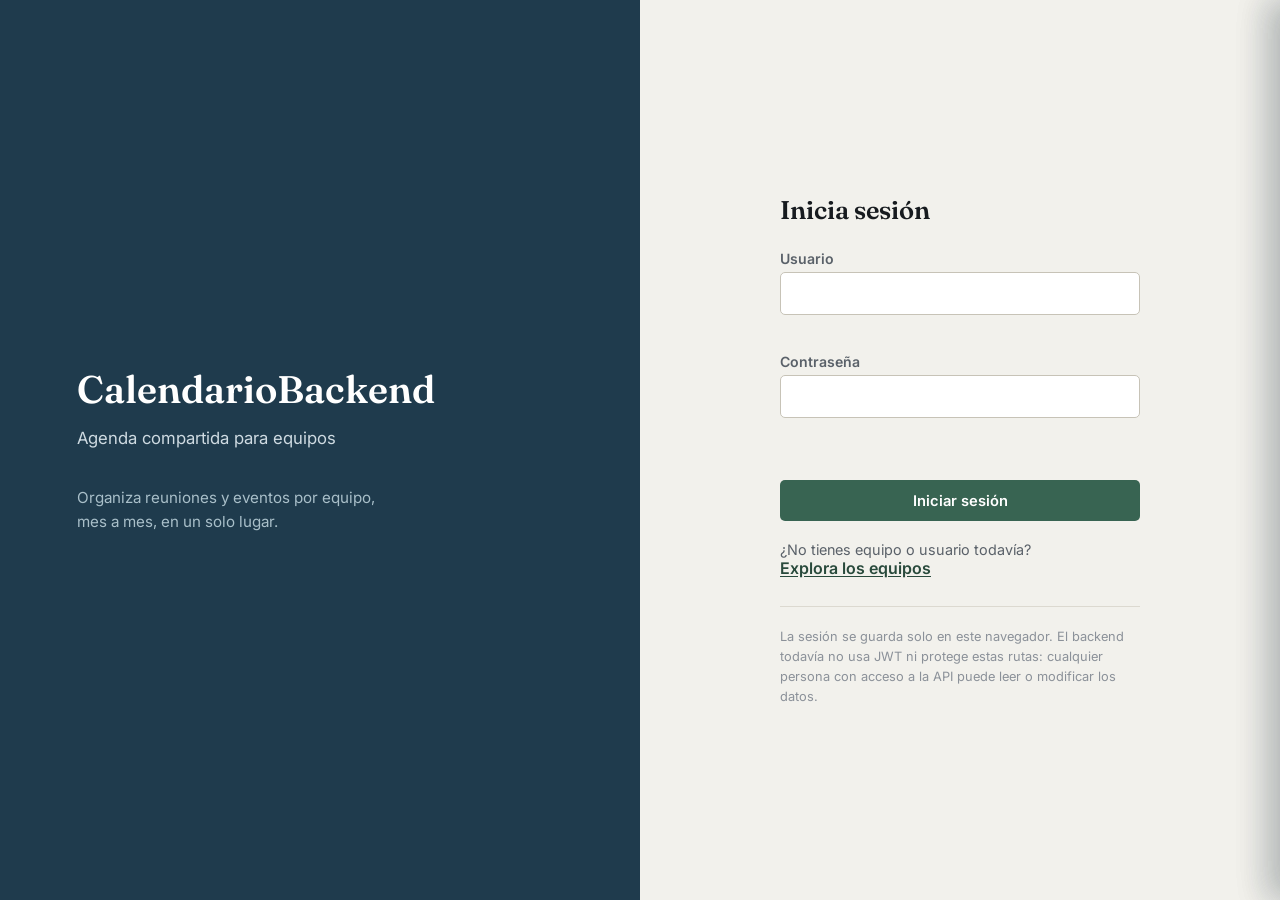
==== CalendarioFrontend/index.html @ e355502b "Creación de docker e implementación de API asp.net" ====
<!DOCTYPE html>
<html lang="es">
<head>
<meta charset="UTF-8">
<meta name="viewport" content="width=device-width, initial-scale=1.0">
<title>CalendarioBackend · Agenda de equipo</title>
<link rel="preconnect" href="https://fonts.googleapis.com">
<link rel="preconnect" href="https://fonts.gstatic.com" crossorigin>
<link href="https://fonts.googleapis.com/css2?family=Fraunces:opsz,wght@9..144,400;9..144,500;9..144,600;9..144,700&family=Inter:wght@400;500;600;700&display=swap" rel="stylesheet">
<link rel="stylesheet" href="styles.css">
</head>
<body>
<a class="skip-link" href="#main">Saltar al contenido</a>
<div id="toasts" class="toasts" aria-live="polite" aria-atomic="false"></div>

<!-- ============================== LOGIN ============================== -->
<section id="screen-login" class="screen screen-login">
  <div class="login-hero">
    <p class="wordmark">CalendarioBackend</p>
    <p class="tagline">Agenda compartida para equipos</p>
    <p class="hero-note">Organiza reuniones y eventos por equipo, mes a mes, en un solo lugar.</p>
  </div>
  <div class="login-panel">
    <div class="login-panel-inner">
      <h1>Inicia sesión</h1>
      <form id="form-login" class="stack-form" novalidate>
        <div class="field">
          <label for="login-usuario">Usuario</label>
          <input id="login-usuario" name="usuario" type="text" autocomplete="username" required>
          <p class="field-error" id="login-usuario-error" role="alert"></p>
        </div>
        <div class="field">
          <label for="login-password">Contraseña</label>
          <input id="login-password" name="contraseña" type="password" autocomplete="current-password" required>
          <p class="field-error" id="login-password-error" role="alert"></p>
        </div>
        <p class="form-error" id="login-form-error" role="alert"></p>
        <button type="submit" class="btn btn-primary btn-block" id="login-submit">Iniciar sesión</button>
      </form>
      <p class="login-alt">¿No tienes equipo o usuario todavía?
        <button type="button" class="link-btn" id="go-to-teams">Explora los equipos</button>
      </p>
      <p class="disclosure">La sesión se guarda solo en este navegador. El backend todavía no usa JWT ni protege
        estas rutas: cualquier persona con acceso a la API puede leer o modificar los datos.</p>
    </div>
  </div>
</section>

<!-- ========================= APP (equipos / calendario) ========================= -->
<div id="screen-app" class="screen screen-app" hidden>
  <header class="topbar">
    <div class="topbar-brand">
      <span class="topbar-brand-mark">CalendarioBackend</span>
    </div>
    <nav class="topbar-actions" id="topbar-actions" aria-label="Acciones de cuenta"></nav>
  </header>

  <main id="main">
    <!-- ---------------- VISTA: EQUIPOS ---------------- -->
    <section id="view-teams" class="view">
      <div class="view-header">
        <h1>Equipos</h1>
        <p class="view-subtitle">Elige un equipo para ver su calendario, o crea uno nuevo.</p>
      </div>

      <form id="form-crear-equipo" class="inline-form" novalidate>
        <div class="field field-grow">
          <label for="nuevo-equipo-nombre">Nombre del nuevo equipo</label>
          <input id="nuevo-equipo-nombre" type="text" required minlength="2" placeholder="p. ej. Equipo de Marketing">
          <p class="field-error" id="nuevo-equipo-nombre-error" role="alert"></p>
        </div>
        <button type="submit" class="btn btn-primary" id="crear-equipo-submit">Crear equipo</button>
      </form>

      <div id="teams-status" class="status-block" hidden></div>
      <ul id="teams-list" class="ledger-list" aria-label="Equipos disponibles"></ul>
    </section>

    <!-- ---------------- VISTA: CALENDARIO ---------------- -->
    <section id="view-calendar" class="view" hidden>
      <div class="calendar-toolbar">
        <div class="month-nav">
          <button type="button" class="icon-btn" id="prev-month" aria-label="Mes anterior">‹</button>
          <h1 id="month-label" class="month-label" aria-live="polite"></h1>
          <button type="button" class="icon-btn" id="next-month" aria-label="Mes siguiente">›</button>
        </div>
        <button type="button" class="btn btn-primary" id="open-new-event">+ Nuevo evento</button>
      </div>

      <div id="calendar-status" class="status-block" hidden></div>

      <div class="calendar-layout">
        <div class="calendar-grid-wrap">
          <div class="weekday-row">
            <span>Lun</span><span>Mar</span><span>Mié</span><span>Jue</span><span>Vie</span><span>Sáb</span><span>Dom</span>
          </div>
          <div id="calendar-grid" class="calendar-grid" role="grid" aria-label="Días del mes"></div>
        </div>

        <aside id="day-panel" class="day-panel" aria-live="polite">
          <h2 id="day-panel-title">Selecciona un día</h2>
          <div id="day-panel-status" class="status-block" hidden></div>
          <ul id="day-events-list" class="events-list"></ul>
          <button type="button" class="btn btn-secondary" id="open-new-event-day" hidden>+ Agregar evento este día</button>
        </aside>
      </div>
    </section>
  </main>
</div>

<!-- ========================= DRAWER: nuevo evento ========================= -->
<div class="drawer-backdrop" id="event-drawer-backdrop" hidden></div>
<aside class="drawer" id="event-drawer" role="dialog" aria-modal="true" aria-labelledby="event-drawer-title" hidden>
  <div class="drawer-header">
    <h2 id="event-drawer-title">Nuevo evento</h2>
    <button type="button" class="icon-btn" id="close-event-drawer" aria-label="Cerrar">×</button>
  </div>
  <form id="form-evento" class="drawer-form" novalidate>
    <div class="field">
      <label for="evento-fecha">Fecha</label>
      <input id="evento-fecha" type="date" required>
      <p class="field-error" id="evento-fecha-error" role="alert"></p>
    </div>
    <div class="field">
      <label for="evento-nombre">Nombre del evento</label>
      <input id="evento-nombre" type="text" required maxlength="120">
      <p class="field-error" id="evento-nombre-error" role="alert"></p>
    </div>
    <div class="field-row">
      <div class="field">
        <label for="evento-hora">Hora</label>
        <input id="evento-hora" type="time" required>
        <p class="field-error" id="evento-hora-error" role="alert"></p>
      </div>
      <div class="field">
        <label for="evento-lugar">Lugar</label>
        <input id="evento-lugar" type="text" required maxlength="120">
        <p class="field-error" id="evento-lugar-error" role="alert"></p>
      </div>
    </div>
    <div class="field">
      <label for="evento-descripcion">Descripción <span class="optional">(opcional)</span></label>
      <textarea id="evento-descripcion" rows="3" maxlength="500"></textarea>
    </div>
    <div class="field">
      <label for="evento-organizador">Organizador <span class="optional">(opcional)</span></label>
      <select id="evento-organizador">
        <option value="">Sin asignar</option>
      </select>
    </div>
    <p class="form-error" id="evento-form-error" role="alert"></p>
    <div class="drawer-actions">
      <button type="button" class="btn btn-ghost" id="cancel-event">Cancelar</button>
      <button type="submit" class="btn btn-primary" id="submit-event">Guardar evento</button>
    </div>
  </form>
</aside>

<!-- ========================= DRAWER: colaboradores ========================= -->
<div class="drawer-backdrop" id="collab-drawer-backdrop" hidden></div>
<aside class="drawer" id="collab-drawer" role="dialog" aria-modal="true" aria-labelledby="collab-drawer-title" hidden>
  <div class="drawer-header">
    <h2 id="collab-drawer-title">Colaboradores</h2>
    <button type="button" class="icon-btn" id="close-collab-drawer" aria-label="Cerrar">×</button>
  </div>
  <div class="drawer-body">
    <div id="collab-status" class="status-block" hidden></div>
    <ul id="collab-list" class="ledger-list ledger-list-compact" aria-label="Colaboradores del equipo"></ul>

    <form id="form-colaborador" class="drawer-form" novalidate>
      <h3>Agregar colaborador</h3>
      <div class="field">
        <label for="collab-usuario">Usuario</label>
        <input id="collab-usuario" type="text" required autocomplete="off">
        <p class="field-error" id="collab-usuario-error" role="alert"></p>
      </div>
      <div class="field">
        <label for="collab-password">Contraseña</label>
        <input id="collab-password" type="password" required minlength="6" autocomplete="new-password">
        <p class="field-error" id="collab-password-error" role="alert"></p>
      </div>
      <p class="form-error" id="collab-form-error" role="alert"></p>
      <button type="submit" class="btn btn-primary">Agregar colaborador</button>
    </form>
  </div>
</aside>

<!-- ========================= DIÁLOGO DE CONFIRMACIÓN ========================= -->
<div class="drawer-backdrop" id="confirm-backdrop" hidden></div>
<div class="confirm-dialog" id="confirm-dialog" role="alertdialog" aria-modal="true"
     aria-labelledby="confirm-title" aria-describedby="confirm-message" hidden>
  <h2 id="confirm-title">¿Eliminar evento?</h2>
  <p id="confirm-message"></p>
  <div class="confirm-actions">
    <button type="button" class="btn btn-ghost" id="confirm-cancel">Cancelar</button>
    <button type="button" class="btn btn-danger" id="confirm-accept">Eliminar</button>
  </div>
</div>

<script type="module" src="app.js"></script>
</body>
</html>
---- CalendarioFrontend/styles.css ----
/* =========================================================================
   CalendarioBackend — hoja de estilos
   Concepto: planner de equipo. Fondo papel neutro, azul tinta como color
   estructural, un único acento verde bosque para acciones primarias.
   Listas tipo "libro mayor" (líneas finas) en vez de tarjetas con sombra.
   ========================================================================= */

:root {
  /* Color */
  --color-paper: #f2f1ec;
  --color-surface: #ffffff;
  --color-ink: #171b1f;
  --color-ink-soft: #5a6169;
  --color-ink-faint: #8b9199;
  --color-line: #dcd9d0;
  --color-line-strong: #c7c3b7;

  --color-navy: #1f3b4d;
  --color-navy-deep: #142834;
  --color-navy-tint: #e5ebee;

  --color-forest: #386452;
  --color-forest-deep: #294a3c;
  --color-forest-tint: #e2ede8;

  --color-brick: #a04328;
  --color-brick-deep: #7e3520;
  --color-brick-tint: #f5e6e0;

  --color-ochre-tint: #f3e6c3;

  /* Type */
  --font-display: 'Fraunces', Georgia, serif;
  --font-ui: 'Inter', -apple-system, BlinkMacSystemFont, 'Segoe UI', sans-serif;

  /* Layout */
  --radius-sm: 5px;
  --radius-md: 8px;
  --shadow-drawer: -12px 0 32px rgba(20, 40, 52, 0.16);
  --shadow-dialog: 0 16px 40px rgba(20, 40, 52, 0.22);
  --max-content: 1180px;

  --focus-ring: 0 0 0 3px rgba(56, 100, 82, 0.35);
}

* { box-sizing: border-box; }

html { -webkit-text-size-adjust: 100%; }

body {
  margin: 0;
  font-family: var(--font-ui);
  color: var(--color-ink);
  background: var(--color-paper);
  -webkit-font-smoothing: antialiased;
}

h1, h2, h3 {
  font-family: var(--font-display);
  font-weight: 600;
  margin: 0;
  color: var(--color-ink);
}

p { margin: 0; }

button, input, select, textarea {
  font-family: inherit;
  font-size: 1rem;
  color: inherit;
}

@media (prefers-reduced-motion: reduce) {
  * { animation-duration: 0.01ms !important; transition-duration: 0.01ms !important; }
}

.skip-link {
  position: absolute;
  left: -999px;
  top: 0;
  background: var(--color-navy);
  color: #fff;
  padding: 0.75rem 1.25rem;
  z-index: 200;
  border-radius: 0 0 var(--radius-sm) 0;
}
.skip-link:focus { left: 0; }

:focus-visible {
  outline: none;
  box-shadow: var(--focus-ring);
  border-radius: var(--radius-sm);
}

/* ---------------------------------------------------------------------- */
/* Toasts                                                                  */
/* ---------------------------------------------------------------------- */

.toasts {
  position: fixed;
  top: 1rem;
  right: 1rem;
  z-index: 500;
  display: flex;
  flex-direction: column;
  gap: 0.5rem;
  max-width: min(360px, calc(100vw - 2rem));
}

.toast {
  background: var(--color-navy-deep);
  color: #fff;
  padding: 0.85rem 1rem;
  border-radius: var(--radius-sm);
  font-size: 0.9rem;
  line-height: 1.4;
  opacity: 0;
  transform: translateY(-6px);
  transition: opacity 0.2s ease, transform 0.2s ease;
  box-shadow: 0 8px 24px rgba(20, 40, 52, 0.25);
}
.toast.is-visible { opacity: 1; transform: translateY(0); }
.toast-error { background: var(--color-brick-deep); }
.toast-success { background: var(--color-forest-deep); }

/* ---------------------------------------------------------------------- */
/* Botones                                                                 */
/* ---------------------------------------------------------------------- */

.btn {
  display: inline-flex;
  align-items: center;
  justify-content: center;
  gap: 0.4rem;
  border: 1px solid transparent;
  border-radius: var(--radius-sm);
  padding: 0.65rem 1.1rem;
  font-size: 0.92rem;
  font-weight: 600;
  cursor: pointer;
  transition: background-color 0.15s ease, border-color 0.15s ease, color 0.15s ease, transform 0.05s ease;
  white-space: nowrap;
}
.btn:active { transform: translateY(1px); }
.btn:disabled { cursor: not-allowed; opacity: 0.6; transform: none; }
.btn-block { width: 100%; }

.btn-primary { background: var(--color-forest); color: #fff; }
.btn-primary:hover:not(:disabled) { background: var(--color-forest-deep); }

.btn-secondary { background: var(--color-navy-tint); color: var(--color-navy-deep); }
.btn-secondary:hover:not(:disabled) { background: #d6e0e5; }

.btn-ghost { background: transparent; color: var(--color-ink-soft); border-color: var(--color-line-strong); }
.btn-ghost:hover:not(:disabled) { background: var(--color-paper); color: var(--color-ink); }

.btn-danger { background: var(--color-brick); color: #fff; }
.btn-danger:hover:not(:disabled) { background: var(--color-brick-deep); }

.icon-btn {
  background: transparent;
  border: 1px solid var(--color-line-strong);
  border-radius: var(--radius-sm);
  width: 2.25rem;
  height: 2.25rem;
  font-size: 1.2rem;
  line-height: 1;
  display: inline-flex;
  align-items: center;
  justify-content: center;
  cursor: pointer;
  color: var(--color-ink);
}
.icon-btn:hover { background: var(--color-navy-tint); }

.link-btn {
  background: none;
  border: none;
  padding: 0;
  color: var(--color-forest-deep);
  font-weight: 600;
  cursor: pointer;
  text-decoration: underline;
  text-underline-offset: 2px;
}
.link-btn:hover { color: var(--color-forest); }

/* ---------------------------------------------------------------------- */
/* Formularios                                                             */
/* ---------------------------------------------------------------------- */

.field { display: flex; flex-direction: column; gap: 0.35rem; margin-bottom: 1.1rem; }
.field-grow { flex: 1; }
.field-row { display: flex; gap: 1rem; }
.field-row .field { flex: 1; }
.optional { font-weight: 400; color: var(--color-ink-faint); }

label { font-size: 0.88rem; font-weight: 600; color: var(--color-ink-soft); }

input[type="text"],
input[type="password"],
input[type="date"],
input[type="time"],
select,
textarea {
  border: 1px solid var(--color-line-strong);
  border-radius: var(--radius-sm);
  padding: 0.65rem 0.75rem;
  background: var(--color-surface);
  color: var(--color-ink);
}

input:focus-visible, select:focus-visible, textarea:focus-visible {
  border-color: var(--color-forest);
}

input[aria-invalid="true"], textarea[aria-invalid="true"] {
  border-color: var(--color-brick);
}

textarea { resize: vertical; min-height: 4.5rem; }

.field-error {
  min-height: 1.1em;
  font-size: 0.82rem;
  color: var(--color-brick);
}

.form-error {
  min-height: 1.2em;
  font-size: 0.88rem;
  color: var(--color-brick);
  margin-bottom: 0.5rem;
}

.inline-form {
  display: flex;
  align-items: flex-start;
  gap: 1rem;
  background: var(--color-surface);
  border: 1px solid var(--color-line);
  border-radius: var(--radius-md);
  padding: 1.25rem;
  margin-bottom: 1.75rem;
}

/* ---------------------------------------------------------------------- */
/* Estados: carga / error / vacío                                         */
/* ---------------------------------------------------------------------- */

.status-block {
  border-radius: var(--radius-sm);
  padding: 0.85rem 1rem;
  font-size: 0.9rem;
  margin-bottom: 1.25rem;
  border: 1px solid var(--color-line);
  background: var(--color-surface);
  color: var(--color-ink-soft);
}
.status-block.is-loading { color: var(--color-ink-soft); }
.status-block.is-error { border-color: var(--color-brick); background: var(--color-brick-tint); color: var(--color-brick-deep); }
.status-block.is-empty { border-style: dashed; }

/* ---------------------------------------------------------------------- */
/* Login                                                                   */
/* ---------------------------------------------------------------------- */

.screen-login {
  min-height: 100vh;
  display: grid;
  grid-template-columns: 1fr 1fr;
}

.login-hero {
  background: var(--color-navy);
  color: #fff;
  display: flex;
  flex-direction: column;
  justify-content: center;
  padding: 3rem clamp(1.5rem, 6vw, 5rem);
  gap: 0.9rem;
}
.login-hero .wordmark {
  font-family: var(--font-display);
  font-size: clamp(1.8rem, 3vw, 2.4rem);
  font-weight: 600;
}
.login-hero .tagline {
  font-size: 1.05rem;
  color: #cfdbe2;
}
.login-hero .hero-note {
  margin-top: 1.5rem;
  max-width: 32ch;
  color: #a9bfc9;
  line-height: 1.6;
  font-size: 0.95rem;
}

.login-panel {
  display: flex;
  align-items: center;
  justify-content: center;
  padding: 2rem clamp(1.5rem, 6vw, 4rem);
}
.login-panel-inner { width: 100%; max-width: 360px; }
.login-panel-inner h1 { font-size: 1.6rem; margin-bottom: 1.5rem; }

.stack-form { margin-bottom: 0; }

.login-alt {
  margin-top: 1.25rem;
  font-size: 0.9rem;
  color: var(--color-ink-soft);
}

.disclosure {
  margin-top: 1.75rem;
  padding-top: 1.25rem;
  border-top: 1px solid var(--color-line);
  font-size: 0.8rem;
  line-height: 1.55;
  color: var(--color-ink-faint);
}

/* ---------------------------------------------------------------------- */
/* App shell                                                               */
/* ---------------------------------------------------------------------- */

.topbar {
  background: var(--color-navy);
  color: #fff;
  display: flex;
  align-items: center;
  justify-content: space-between;
  gap: 1rem;
  padding: 0.9rem clamp(1rem, 3vw, 2.5rem);
}

.topbar-brand-mark {
  font-family: var(--font-display);
  font-size: 1.2rem;
  font-weight: 600;
}

.topbar-actions {
  display: flex;
  align-items: center;
  gap: 0.6rem;
  flex-wrap: wrap;
}

.topbar-chip {
  display: inline-flex;
  align-items: center;
  gap: 0.4rem;
  background: rgba(255, 255, 255, 0.1);
  padding: 0.45rem 0.8rem;
  border-radius: var(--radius-sm);
  font-size: 0.85rem;
}

.topbar-actions .btn-ghost {
  color: #dbe6ea;
  border-color: rgba(255, 255, 255, 0.35);
}
.topbar-actions .btn-ghost:hover:not(:disabled) { background: rgba(255, 255, 255, 0.12); color: #fff; }

.topbar-actions .btn-secondary {
  background: rgba(255, 255, 255, 0.14);
  color: #fff;
}
.topbar-actions .btn-secondary:hover:not(:disabled) { background: rgba(255, 255, 255, 0.24); }

main#main {
  max-width: var(--max-content);
  margin: 0 auto;
  padding: clamp(1.25rem, 3vw, 2.5rem);
}

.view-header { margin-bottom: 1.5rem; }
.view-header h1 { font-size: 1.7rem; margin-bottom: 0.35rem; }
.view-subtitle { color: var(--color-ink-soft); }

/* ---------------------------------------------------------------------- */
/* Listas tipo "libro mayor"                                              */
/* ---------------------------------------------------------------------- */

.ledger-list {
  list-style: none;
  margin: 0;
  padding: 0;
  border-top: 1px solid var(--color-line);
}

.ledger-row {
  display: flex;
  align-items: center;
  justify-content: space-between;
  gap: 1rem;
  padding: 1rem 0.25rem;
  border-bottom: 1px solid var(--color-line);
  flex-wrap: wrap;
}

.ledger-row-main { display: flex; flex-direction: column; gap: 0.15rem; }
.ledger-row-title { font-weight: 600; font-size: 1.02rem; }
.ledger-row-meta { font-size: 0.85rem; color: var(--color-ink-soft); }
.ledger-row-actions { display: flex; gap: 0.5rem; flex-wrap: wrap; }

.ledger-list-compact .ledger-row { padding: 0.7rem 0.15rem; }

/* ---------------------------------------------------------------------- */
/* Calendario                                                              */
/* ---------------------------------------------------------------------- */

.calendar-toolbar {
  display: flex;
  align-items: center;
  justify-content: space-between;
  gap: 1rem;
  margin-bottom: 1.25rem;
  flex-wrap: wrap;
}

.month-nav { display: flex; align-items: center; gap: 0.9rem; }
.month-label {
  font-size: clamp(1.4rem, 2.4vw, 1.9rem);
  min-width: 12ch;
  text-align: center;
  text-transform: capitalize;
}

.calendar-layout {
  display: grid;
  grid-template-columns: minmax(0, 1fr) 340px;
  gap: 1.5rem;
  align-items: start;
}

.calendar-grid-wrap {
  background: var(--color-surface);
  border: 1px solid var(--color-line);
  border-radius: var(--radius-md);
  overflow: hidden;
}

.weekday-row {
  display: grid;
  grid-template-columns: repeat(7, 1fr);
  background: var(--color-navy-tint);
  color: var(--color-navy-deep);
  font-size: 0.78rem;
  font-weight: 700;
  letter-spacing: 0.02em;
}
.weekday-row span { padding: 0.65rem 0.5rem; text-align: center; }

.calendar-grid {
  display: grid;
  grid-template-columns: repeat(7, 1fr);
}

.day-cell {
  position: relative;
  min-height: 92px;
  border-right: 1px solid var(--color-line);
  border-bottom: 1px solid var(--color-line);
  background: var(--color-surface);
  padding: 0.5rem;
  text-align: left;
  cursor: pointer;
  display: flex;
  flex-direction: column;
  gap: 0.4rem;
  transition: background-color 0.12s ease;
}
.day-cell:nth-child(7n) { border-right: none; }
.day-cell:hover { background: var(--color-paper); }

.day-cell .day-number {
  font-family: var(--font-display);
  font-size: 1.05rem;
  font-weight: 600;
  width: 1.9rem;
  height: 1.9rem;
  display: inline-flex;
  align-items: center;
  justify-content: center;
  border-radius: 50%;
}

.day-cell.is-outside { background: var(--color-paper); color: var(--color-ink-faint); }
.day-cell.is-outside .day-number { color: var(--color-ink-faint); }

.day-cell.is-today .day-number {
  background: var(--color-forest);
  color: #fff;
}

.day-cell.is-selected {
  background: var(--color-navy-tint);
  box-shadow: inset 0 -3px 0 var(--color-navy);
}

.day-cell .event-dots {
  display: flex;
  align-items: center;
  gap: 0.3rem;
  font-size: 0.75rem;
  color: var(--color-forest-deep);
  font-weight: 600;
}
.day-cell .event-dots .dot {
  width: 6px; height: 6px; border-radius: 50%; background: var(--color-forest);
  display: inline-block;
}

.day-panel {
  background: var(--color-surface);
  border: 1px solid var(--color-line);
  border-radius: var(--radius-md);
  padding: 1.25rem;
  min-height: 200px;
}
.day-panel h2 { font-size: 1.15rem; margin-bottom: 0.9rem; text-transform: capitalize; }

.events-list { list-style: none; margin: 0 0 1rem; padding: 0; }
.event-row {
  display: flex;
  gap: 0.85rem;
  padding: 0.8rem 0;
  border-bottom: 1px solid var(--color-line);
  align-items: flex-start;
}
.event-row:last-child { border-bottom: none; }
.event-time {
  font-family: var(--font-display);
  font-weight: 600;
  color: var(--color-navy-deep);
  min-width: 4.4rem;
}
.event-body { flex: 1; display: flex; flex-direction: column; gap: 0.15rem; }
.event-name { font-weight: 600; }
.event-meta { font-size: 0.82rem; color: var(--color-ink-soft); }
.event-delete {
  background: none;
  border: none;
  color: var(--color-ink-faint);
  cursor: pointer;
  font-size: 1.1rem;
  padding: 0.2rem 0.4rem;
  border-radius: var(--radius-sm);
}
.event-delete:hover { color: var(--color-brick); background: var(--color-brick-tint); }

/* ---------------------------------------------------------------------- */
/* Drawers                                                                  */
/* ---------------------------------------------------------------------- */

.drawer-backdrop {
  position: fixed;
  inset: 0;
  background: rgba(20, 40, 52, 0.38);
  z-index: 90;
  opacity: 0;
  transition: opacity 0.2s ease;
}
.drawer-backdrop.is-visible { opacity: 1; }

.drawer {
  position: fixed;
  top: 0;
  right: 0;
  height: 100%;
  width: min(420px, 100vw);
  background: var(--color-surface);
  z-index: 100;
  box-shadow: var(--shadow-drawer);
  transform: translateX(100%);
  transition: transform 0.22s ease;
  display: flex;
  flex-direction: column;
  overflow-y: auto;
}
.drawer.is-open { transform: translateX(0); }

.drawer-header {
  display: flex;
  align-items: center;
  justify-content: space-between;
  padding: 1.25rem 1.5rem;
  border-bottom: 1px solid var(--color-line);
  position: sticky;
  top: 0;
  background: var(--color-surface);
}

.drawer-form { padding: 1.5rem; }
.drawer-body { padding: 0 1.5rem 1.5rem; }
.drawer-body .drawer-form { padding: 0; margin-top: 1.5rem; }
.drawer-body h3 { font-size: 1rem; margin-bottom: 1rem; }

.drawer-actions {
  display: flex;
  justify-content: flex-end;
  gap: 0.75rem;
  margin-top: 0.5rem;
}

/* ---------------------------------------------------------------------- */
/* Diálogo de confirmación                                                 */
/* ---------------------------------------------------------------------- */

.confirm-dialog {
  position: fixed;
  top: 50%;
  left: 50%;
  transform: translate(-50%, -50%);
  background: var(--color-surface);
  border-radius: var(--radius-md);
  box-shadow: var(--shadow-dialog);
  padding: 1.75rem;
  width: min(380px, calc(100vw - 2rem));
  z-index: 110;
}
.confirm-dialog h2 { font-size: 1.2rem; margin-bottom: 0.6rem; }
.confirm-dialog p { color: var(--color-ink-soft); line-height: 1.5; margin-bottom: 1.25rem; }
.confirm-actions { display: flex; justify-content: flex-end; gap: 0.75rem; }

/* ---------------------------------------------------------------------- */
/* Responsive                                                              */
/* ---------------------------------------------------------------------- */

@media (max-width: 860px) {
  .calendar-layout { grid-template-columns: 1fr; }
  .day-panel { min-height: 0; }
}

@media (max-width: 720px) {
  .screen-login { grid-template-columns: 1fr; }
  .login-hero { padding: 2.5rem 1.5rem; }
  .login-hero .hero-note { display: none; }

  .inline-form { flex-direction: column; }
  .inline-form .btn { width: 100%; }

  .day-cell { min-height: 64px; padding: 0.35rem; }
  .day-cell .day-number { font-size: 0.9rem; width: 1.6rem; height: 1.6rem; }
  .weekday-row span { font-size: 0.68rem; padding: 0.5rem 0.2rem; }

  .field-row { flex-direction: column; gap: 0; }

  .topbar { flex-direction: column; align-items: flex-start; gap: 0.6rem; }
  .topbar-actions { width: 100%; }
}

@media (max-width: 480px) {
  .drawer { width: 100vw; }
}
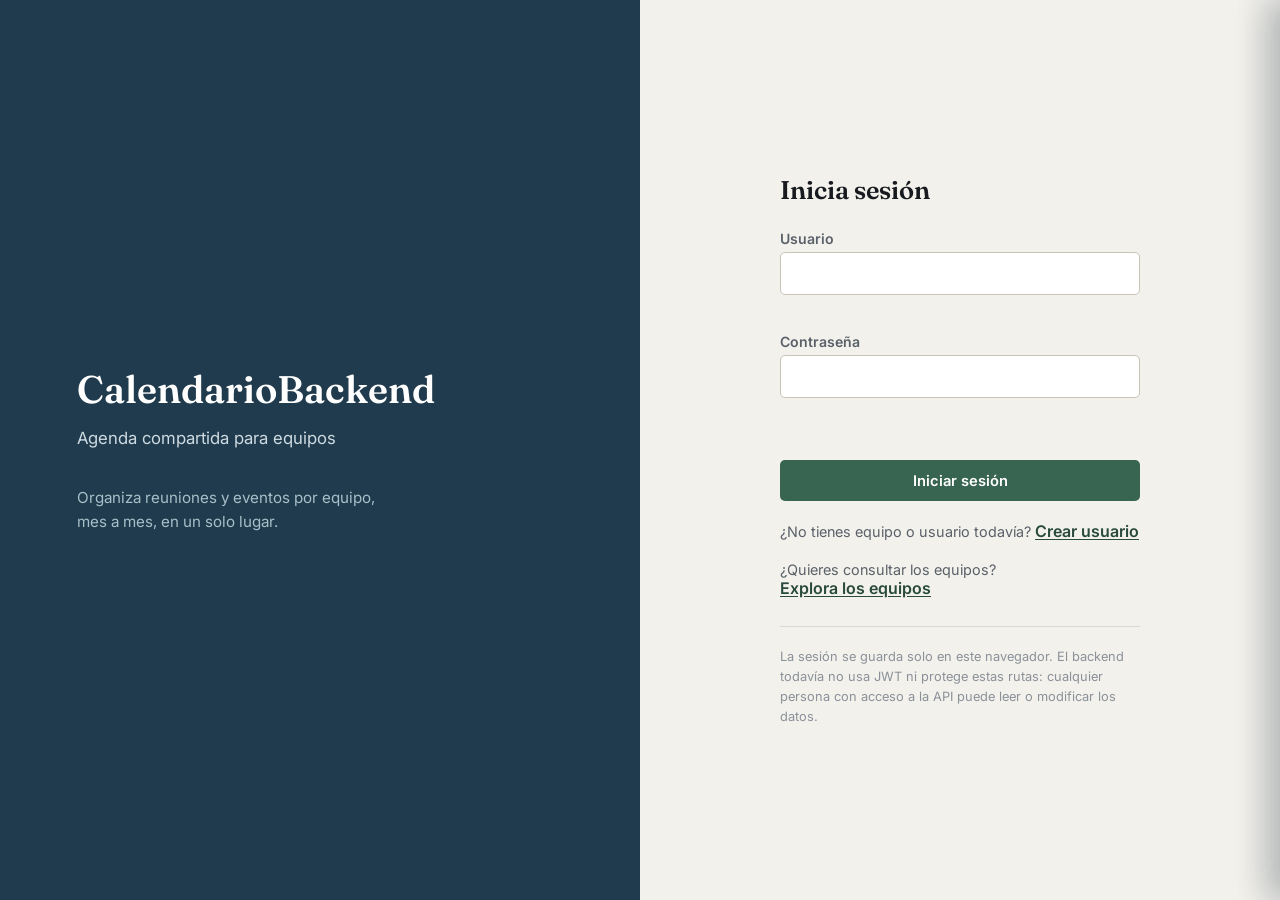
==== commit 3f37072f: "Base de datos agregada" ====
--- a/CalendarioFrontend/index.html
+++ b/CalendarioFrontend/index.html
@@ -22,24 +22,57 @@
   </div>
   <div class="login-panel">
     <div class="login-panel-inner">
-      <h1>Inicia sesión</h1>
-      <form id="form-login" class="stack-form" novalidate>
-        <div class="field">
-          <label for="login-usuario">Usuario</label>
-          <input id="login-usuario" name="usuario" type="text" autocomplete="username" required>
-          <p class="field-error" id="login-usuario-error" role="alert"></p>
-        </div>
-        <div class="field">
-          <label for="login-password">Contraseña</label>
-          <input id="login-password" name="contraseña" type="password" autocomplete="current-password" required>
-          <p class="field-error" id="login-password-error" role="alert"></p>
-        </div>
-        <p class="form-error" id="login-form-error" role="alert"></p>
-        <button type="submit" class="btn btn-primary btn-block" id="login-submit">Iniciar sesión</button>
-      </form>
-      <p class="login-alt">¿No tienes equipo o usuario todavía?
-        <button type="button" class="link-btn" id="go-to-teams">Explora los equipos</button>
-      </p>
+      <div id="login-view">
+        <h1>Inicia sesión</h1>
+        <form id="form-login" class="stack-form" novalidate>
+          <div class="field">
+            <label for="login-usuario">Usuario</label>
+            <input id="login-usuario" name="usuario" type="text" autocomplete="username" required>
+            <p class="field-error" id="login-usuario-error" role="alert"></p>
+          </div>
+          <div class="field">
+            <label for="login-password">Contraseña</label>
+            <input id="login-password" name="contraseña" type="password" autocomplete="current-password" required>
+            <p class="field-error" id="login-password-error" role="alert"></p>
+          </div>
+          <p class="form-error" id="login-form-error" role="alert"></p>
+          <button type="submit" class="btn btn-primary btn-block" id="login-submit">Iniciar sesión</button>
+        </form>
+        <p class="login-alt">¿No tienes equipo o usuario todavía?
+          <button type="button" class="link-btn" id="go-to-register">Crear usuario</button>
+        </p>
+        <p class="login-alt">¿Quieres consultar los equipos?
+          <button type="button" class="link-btn" id="go-to-teams">Explora los equipos</button>
+        </p>
+      </div>
+
+      <div id="register-view" hidden>
+        <h1>Crea tu usuario</h1>
+        <form id="form-register" class="stack-form" novalidate>
+          <div class="field">
+            <label for="register-equipo">Equipo</label>
+            <select id="register-equipo" required>
+              <option value="">Selecciona un equipo</option>
+            </select>
+            <p class="field-error" id="register-equipo-error" role="alert"></p>
+          </div>
+          <div class="field">
+            <label for="register-usuario">Usuario</label>
+            <input id="register-usuario" type="text" autocomplete="username" required>
+            <p class="field-error" id="register-usuario-error" role="alert"></p>
+          </div>
+          <div class="field">
+            <label for="register-password">Contraseña</label>
+            <input id="register-password" type="password" minlength="6" autocomplete="new-password" required>
+            <p class="field-error" id="register-password-error" role="alert"></p>
+          </div>
+          <p class="form-error" id="register-form-error" role="alert"></p>
+          <button type="submit" class="btn btn-primary btn-block" id="register-submit">Registrarme</button>
+        </form>
+        <p class="login-alt">
+          <button type="button" class="link-btn" id="back-to-login">Volver a iniciar sesión</button>
+        </p>
+      </div>
       <p class="disclosure">La sesión se guarda solo en este navegador. El backend todavía no usa JWT ni protege
         estas rutas: cualquier persona con acceso a la API puede leer o modificar los datos.</p>
     </div>
@@ -197,6 +230,6 @@
   </div>
 </div>
 
-<script type="module" src="app.js"></script>
+<script type="module" src="app.js?v=3"></script>
 </body>
 </html>
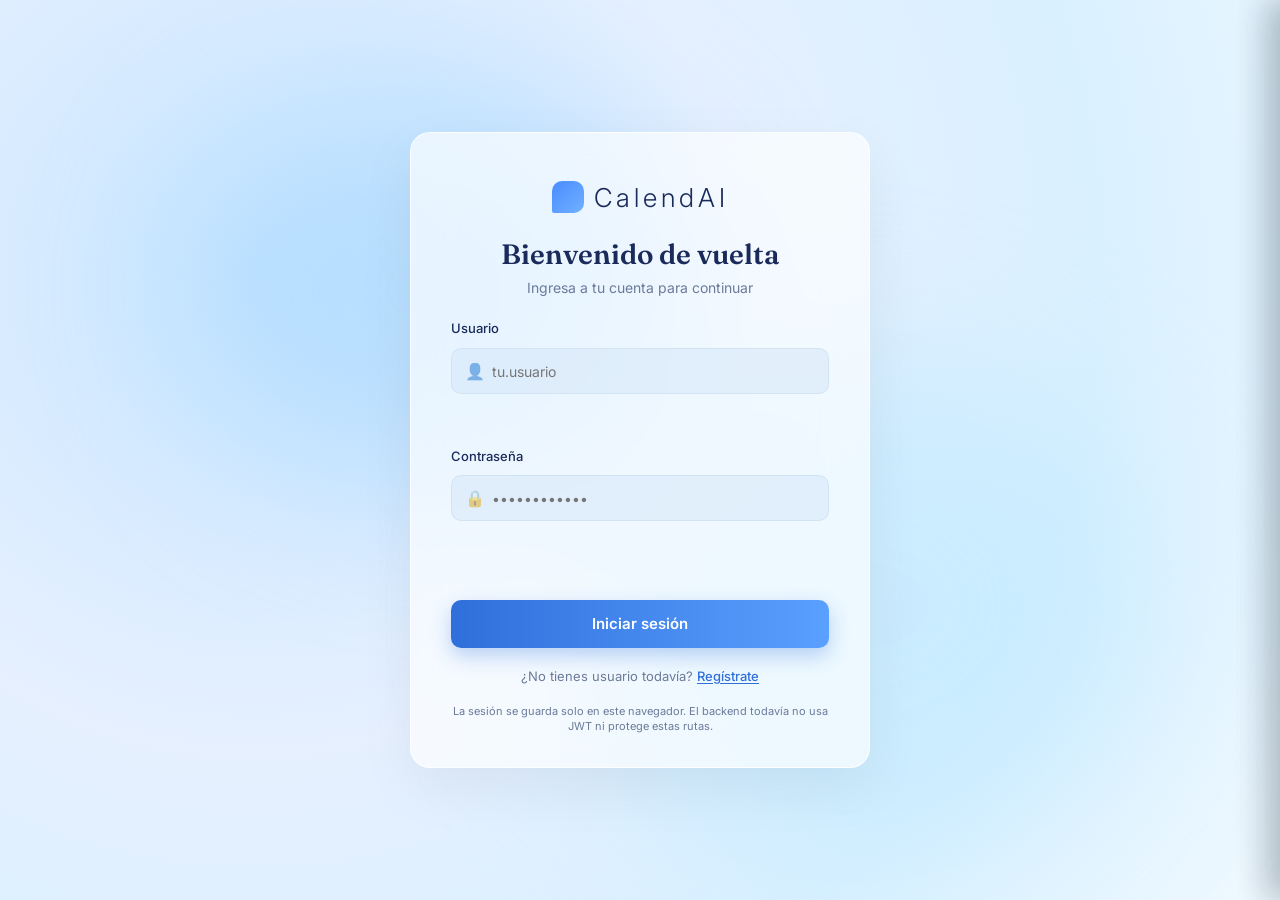
==== commit 5eecd7cd: "Inicios del Frontend-Login" ====
--- a/CalendarioFrontend/index.html
+++ b/CalendarioFrontend/index.html
@@ -15,67 +15,46 @@
 
 <!-- ============================== LOGIN ============================== -->
 <section id="screen-login" class="screen screen-login">
-  <div class="login-hero">
-    <p class="wordmark">CalendarioBackend</p>
-    <p class="tagline">Agenda compartida para equipos</p>
-    <p class="hero-note">Organiza reuniones y eventos por equipo, mes a mes, en un solo lugar.</p>
-  </div>
-  <div class="login-panel">
-    <div class="login-panel-inner">
-      <div id="login-view">
-        <h1>Inicia sesión</h1>
-        <form id="form-login" class="stack-form" novalidate>
-          <div class="field">
-            <label for="login-usuario">Usuario</label>
-            <input id="login-usuario" name="usuario" type="text" autocomplete="username" required>
-            <p class="field-error" id="login-usuario-error" role="alert"></p>
-          </div>
-          <div class="field">
-            <label for="login-password">Contraseña</label>
-            <input id="login-password" name="contraseña" type="password" autocomplete="current-password" required>
-            <p class="field-error" id="login-password-error" role="alert"></p>
-          </div>
-          <p class="form-error" id="login-form-error" role="alert"></p>
-          <button type="submit" class="btn btn-primary btn-block" id="login-submit">Iniciar sesión</button>
-        </form>
-        <p class="login-alt">¿No tienes equipo o usuario todavía?
-          <button type="button" class="link-btn" id="go-to-register">Crear usuario</button>
-        </p>
-        <p class="login-alt">¿Quieres consultar los equipos?
-          <button type="button" class="link-btn" id="go-to-teams">Explora los equipos</button>
-        </p>
-      </div>
-
-      <div id="register-view" hidden>
-        <h1>Crea tu usuario</h1>
-        <form id="form-register" class="stack-form" novalidate>
-          <div class="field">
-            <label for="register-equipo">Equipo</label>
-            <select id="register-equipo" required>
-              <option value="">Selecciona un equipo</option>
-            </select>
-            <p class="field-error" id="register-equipo-error" role="alert"></p>
-          </div>
-          <div class="field">
-            <label for="register-usuario">Usuario</label>
-            <input id="register-usuario" type="text" autocomplete="username" required>
-            <p class="field-error" id="register-usuario-error" role="alert"></p>
-          </div>
-          <div class="field">
-            <label for="register-password">Contraseña</label>
-            <input id="register-password" type="password" minlength="6" autocomplete="new-password" required>
-            <p class="field-error" id="register-password-error" role="alert"></p>
-          </div>
-          <p class="form-error" id="register-form-error" role="alert"></p>
-          <button type="submit" class="btn btn-primary btn-block" id="register-submit">Registrarme</button>
-        </form>
-        <p class="login-alt">
-          <button type="button" class="link-btn" id="back-to-login">Volver a iniciar sesión</button>
-        </p>
-      </div>
-      <p class="disclosure">La sesión se guarda solo en este navegador. El backend todavía no usa JWT ni protege
-        estas rutas: cualquier persona con acceso a la API puede leer o modificar los datos.</p>
-    </div>
+  <div class="bg-shape shape-1"></div>
+  <div class="bg-shape shape-2"></div>
+  
+  <div class="card">
+    <div class="logo"><div class="logo-icon"></div> CalendAI</div>
+    <!-- Agregamos IDs aquí para que JS pueda cambiarles el texto -->
+    <h1 id="auth-title">Bienvenido de vuelta</h1>
+    <p class="subtitle" id="auth-subtitle">Ingresa a tu cuenta para continuar</p>
+    
+    <form id="form-login" class="stack-form" novalidate>
+      <div class="field">
+        <label for="login-usuario">Usuario</label>
+        <div class="input-group">
+          <span class="icon">👤</span>
+          <input id="login-usuario" name="usuario" type="text" placeholder="tu.usuario" autocomplete="username" required>
+        </div>
+        <p class="field-error" id="login-usuario-error" role="alert"></p>
+      </div>
+
+      <div class="field">
+        <label for="login-password">Contraseña</label>
+        <div class="input-group">
+          <span class="icon">🔒</span>
+          <input id="login-password" name="contraseña" type="password" placeholder="••••••••••••" autocomplete="current-password" required>
+        </div>
+        <p class="field-error" id="login-password-error" role="alert"></p>
+      </div>
+
+      <p class="form-error" id="login-form-error" role="alert"></p>
+      <button type="submit" class="btn-primary" id="login-submit">Iniciar sesión</button>
+    </form>
+
+    <div class="footer">
+      <span id="auth-switch-text">¿No tienes usuario todavía?</span> 
+      <button type="button" class="link-btn" id="toggle-auth-mode" style="background:none; border:none; color:#2f6fdb; font-weight:500; cursor:pointer; font-size:inherit;">Regístrate</button>
+    </div>
+    
+    <p class="disclosure" style="margin-top:20px; font-size:11px; color:#6b7a99; text-align:center; line-height:1.4;">
+      La sesión se guarda solo en este navegador. El backend todavía no usa JWT ni protege estas rutas.
+    </p>
   </div>
 </section>
 
@@ -230,6 +209,6 @@
   </div>
 </div>
 
-<script type="module" src="app.js?v=3"></script>
+<script type="module" src="app.js"></script>
 </body>
 </html>
--- a/CalendarioFrontend/styles.css
+++ b/CalendarioFrontend/styles.css
@@ -267,60 +267,182 @@
 
 .screen-login {
   min-height: 100vh;
-  display: grid;
-  grid-template-columns: 1fr 1fr;
-}
-
-.login-hero {
-  background: var(--color-navy);
-  color: #fff;
-  display: flex;
-  flex-direction: column;
+  display: flex;
+  align-items: center;
   justify-content: center;
-  padding: 3rem clamp(1.5rem, 6vw, 5rem);
-  gap: 0.9rem;
-}
-.login-hero .wordmark {
-  font-family: var(--font-display);
-  font-size: clamp(1.8rem, 3vw, 2.4rem);
-  font-weight: 600;
-}
-.login-hero .tagline {
-  font-size: 1.05rem;
-  color: #cfdbe2;
-}
-.login-hero .hero-note {
-  margin-top: 1.5rem;
-  max-width: 32ch;
-  color: #a9bfc9;
-  line-height: 1.6;
-  font-size: 0.95rem;
-}
-
-.login-panel {
-  display: flex;
-  align-items: center;
-  justify-content: center;
-  padding: 2rem clamp(1.5rem, 6vw, 4rem);
-}
-.login-panel-inner { width: 100%; max-width: 360px; }
-.login-panel-inner h1 { font-size: 1.6rem; margin-bottom: 1.5rem; }
-
-.stack-form { margin-bottom: 0; }
-
-.login-alt {
-  margin-top: 1.25rem;
-  font-size: 0.9rem;
-  color: var(--color-ink-soft);
-}
-
-.disclosure {
-  margin-top: 1.75rem;
-  padding-top: 1.25rem;
-  border-top: 1px solid var(--color-line);
-  font-size: 0.8rem;
-  line-height: 1.55;
-  color: var(--color-ink-faint);
+  background: radial-gradient(circle at 20% 30%, #c8e6ff 0%, #e6f0ff 40%, #d9f0ff 70%, #f0f9ff 100%);
+  position: relative;
+  overflow: hidden;
+  width: 100vw;
+}
+
+.screen-login .bg-shape {
+  position: absolute;
+  border-radius: 50%;
+  filter: blur(80px);
+  z-index: 0;
+}
+
+.screen-login .shape-1 {
+  width: 500px; 
+  height: 400px;
+  background: #a8d8ff;
+  opacity: 0.6;
+  top: 10%; 
+  left: 15%;
+}
+
+.screen-login .shape-2 {
+  width: 600px; 
+  height: 500px;
+  background: #b9e8ff;
+  opacity: 0.5;
+  bottom: 5%; 
+  right: 10%;
+}
+
+.screen-login .card {
+  position: relative;
+  z-index: 1;
+  width: 460px;
+  padding: 48px 40px 32px;
+  background: rgba(255,255,255,0.65);
+  backdrop-filter: blur(20px);
+  -webkit-backdrop-filter: blur(20px);
+  border: 1px solid rgba(255,255,255,0.8);
+  border-radius: 20px;
+  box-shadow: 0 20px 60px rgba(0,0,0,0.06);
+}
+
+.screen-login .logo { 
+  display: flex; 
+  align-items: center; 
+  justify-content: center; 
+  gap: 10px; 
+  margin-bottom: 24px; 
+  font-size: 26px; 
+  font-weight: 300; 
+  letter-spacing: 4px; 
+  color: #1a2a5a; 
+}
+
+.screen-login .logo-icon { 
+  width: 32px; 
+  height: 32px; 
+  background: linear-gradient(135deg, #4a8cff, #6fb1ff); 
+  border-radius: 10px 10px 10px 2px; 
+}
+
+.screen-login h1 { 
+  font-size: 28px; 
+  font-weight: 600; 
+  color: #1a2a5a; 
+  text-align: center; 
+}
+
+.screen-login .subtitle { 
+  text-align: center; 
+  color: #6b7a99; 
+  font-size: 14px; 
+  margin: 8px 0 24px; 
+}
+
+.screen-login label { 
+  font-size: 13px; 
+  font-weight: 500; 
+  color: #1a2a5a; 
+  display: block; 
+  margin-bottom: 6px; 
+}
+
+.screen-login .input-group { 
+  position: relative; 
+  margin-bottom: 16px; 
+}
+
+.screen-login .input-group input {
+  width: 100%; 
+  height: 46px; 
+  padding: 0 44px 0 40px;
+  background: rgba(216, 232, 248, 0.6);
+  border: 1px solid rgba(200,220,240,0.6);
+  border-radius: 10px; 
+  font-size: 14px; 
+  outline: none; 
+  transition: 0.2s;
+}
+
+.screen-login .input-group input:focus { 
+  border-color: #4a8cff; 
+  background: rgba(255,255,255,0.9); 
+}
+
+.screen-login .input-group .icon { 
+  position: absolute; 
+  left: 14px; 
+  top: 50%; 
+  transform: translateY(-50%); 
+  opacity: 0.5; 
+}
+
+.screen-login .options { 
+  display: flex; 
+  justify-content: space-between; 
+  align-items: center; 
+  font-size: 13px; 
+  margin-bottom: 20px; 
+}
+
+.screen-login .options a { 
+  color: #2f6fdb; 
+  text-decoration: none; 
+}
+
+.screen-login .options a:hover { 
+  text-decoration: underline; 
+}
+
+.screen-login .btn-primary {
+  width: 100%; 
+  height: 48px; 
+  border: none; 
+  border-radius: 10px;
+  background: linear-gradient(90deg, #2f6fdb, #5aa0ff);
+  color: white; 
+  font-size: 15px; 
+  font-weight: 600; 
+  cursor: pointer;
+  box-shadow: 0 8px 20px rgba(47,111,219,0.3); 
+  transition: 0.2s;
+}
+
+.screen-login .btn-primary:hover { 
+  transform: translateY(-1px); 
+  box-shadow: 0 12px 24px rgba(47,111,219,0.35); 
+}
+
+.screen-login .divider { 
+  display: flex; 
+  align-items: center; 
+  gap: 12px; 
+  margin: 20px 0; 
+  color: #8a9bb8; 
+  font-size: 13px; 
+}
+
+.screen-login .divider::before, 
+.screen-login .divider::after { 
+  content: ''; 
+  flex: 1; 
+  height: 1px; 
+  background: rgba(0,0,0,0.08); 
+}
+
+.screen-login .footer { 
+  text-align: center; 
+  margin-top: 20px; 
+  font-size: 13px; 
+  color: #6b7a99; 
 }
 
 /* ---------------------------------------------------------------------- */
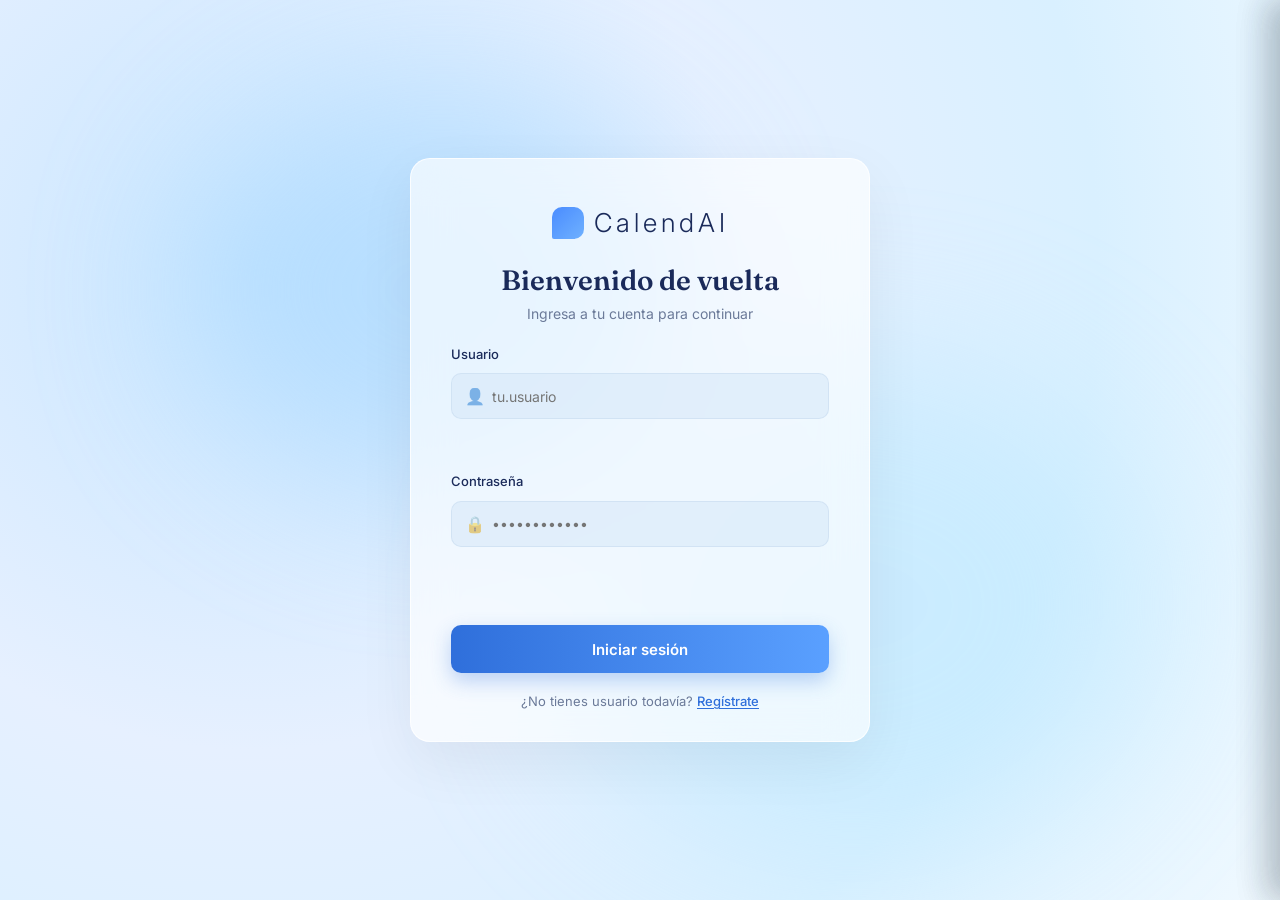
==== commit 1d06590f: "implementación front nuevo con docker-compose" ====
--- a/CalendarioFrontend/index.html
+++ b/CalendarioFrontend/index.html
@@ -51,10 +51,6 @@
       <span id="auth-switch-text">¿No tienes usuario todavía?</span> 
       <button type="button" class="link-btn" id="toggle-auth-mode" style="background:none; border:none; color:#2f6fdb; font-weight:500; cursor:pointer; font-size:inherit;">Regístrate</button>
     </div>
-    
-    <p class="disclosure" style="margin-top:20px; font-size:11px; color:#6b7a99; text-align:center; line-height:1.4;">
-      La sesión se guarda solo en este navegador. El backend todavía no usa JWT ni protege estas rutas.
-    </p>
   </div>
 </section>
 
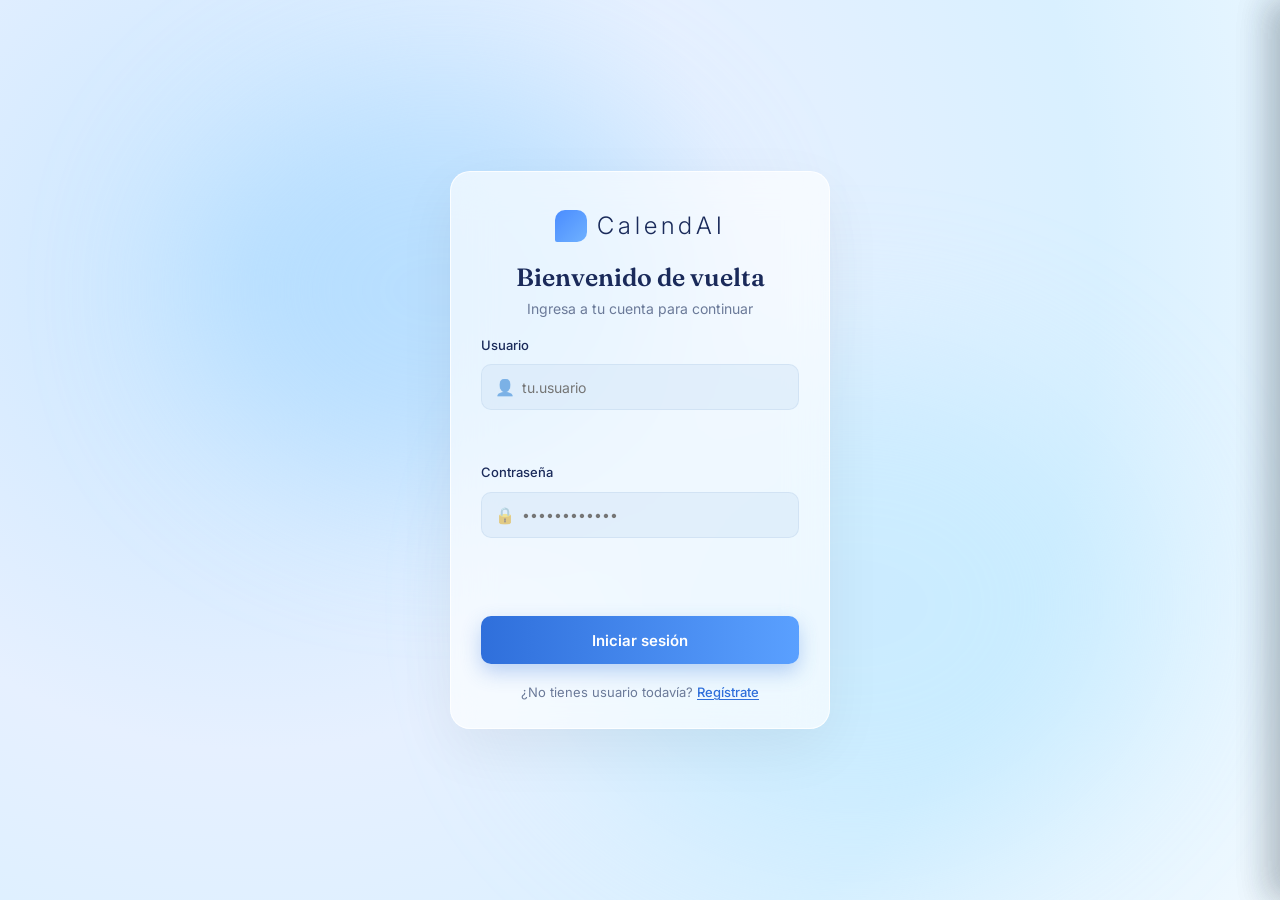
==== commit da43afd8: "Persistencia de datos agregada" ====
--- a/CalendarioFrontend/index.html
+++ b/CalendarioFrontend/index.html
@@ -7,7 +7,7 @@
 <link rel="preconnect" href="https://fonts.googleapis.com">
 <link rel="preconnect" href="https://fonts.gstatic.com" crossorigin>
 <link href="https://fonts.googleapis.com/css2?family=Fraunces:opsz,wght@9..144,400;9..144,500;9..144,600;9..144,700&family=Inter:wght@400;500;600;700&display=swap" rel="stylesheet">
-<link rel="stylesheet" href="styles.css">
+<link rel="stylesheet" href="styles.css?v=2">
 </head>
 <body>
 <a class="skip-link" href="#main">Saltar al contenido</a>
--- a/CalendarioFrontend/styles.css
+++ b/CalendarioFrontend/styles.css
@@ -304,8 +304,8 @@
 .screen-login .card {
   position: relative;
   z-index: 1;
-  width: 460px;
-  padding: 48px 40px 32px;
+  width: min(380px, calc(100vw - 2rem));
+  padding: 38px 30px 28px;
   background: rgba(255,255,255,0.65);
   backdrop-filter: blur(20px);
   -webkit-backdrop-filter: blur(20px);
@@ -319,8 +319,8 @@
   align-items: center; 
   justify-content: center; 
   gap: 10px; 
-  margin-bottom: 24px; 
-  font-size: 26px; 
+  margin-bottom: 20px; 
+  font-size: 24px; 
   font-weight: 300; 
   letter-spacing: 4px; 
   color: #1a2a5a; 
@@ -334,7 +334,7 @@
 }
 
 .screen-login h1 { 
-  font-size: 28px; 
+  font-size: 25px; 
   font-weight: 600; 
   color: #1a2a5a; 
   text-align: center; 
@@ -344,7 +344,7 @@
   text-align: center; 
   color: #6b7a99; 
   font-size: 14px; 
-  margin: 8px 0 24px; 
+  margin: 8px 0 20px; 
 }
 
 .screen-login label { 
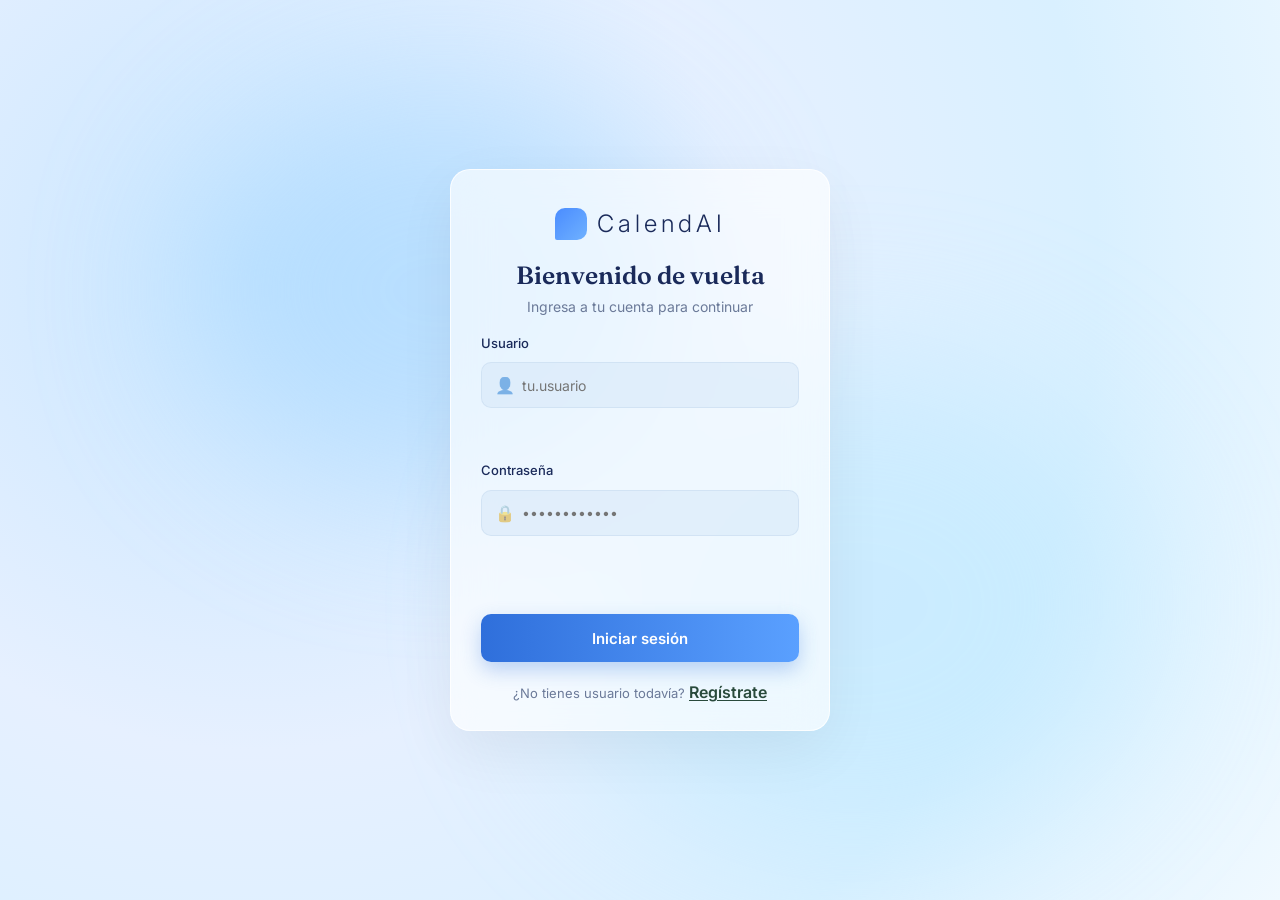
==== commit 84804b56: "View de calendario arreglada" ====
--- a/CalendarioFrontend/index.html
+++ b/CalendarioFrontend/index.html
@@ -1,210 +1,40 @@
-<!DOCTYPE html>
-<html lang="es">
-<head>
-<meta charset="UTF-8">
-<meta name="viewport" content="width=device-width, initial-scale=1.0">
-<title>CalendarioBackend · Agenda de equipo</title>
-<link rel="preconnect" href="https://fonts.googleapis.com">
-<link rel="preconnect" href="https://fonts.gstatic.com" crossorigin>
-<link href="https://fonts.googleapis.com/css2?family=Fraunces:opsz,wght@9..144,400;9..144,500;9..144,600;9..144,700&family=Inter:wght@400;500;600;700&display=swap" rel="stylesheet">
-<link rel="stylesheet" href="styles.css?v=2">
-</head>
-<body>
-<a class="skip-link" href="#main">Saltar al contenido</a>
-<div id="toasts" class="toasts" aria-live="polite" aria-atomic="false"></div>
-
-<!-- ============================== LOGIN ============================== -->
-<section id="screen-login" class="screen screen-login">
-  <div class="bg-shape shape-1"></div>
-  <div class="bg-shape shape-2"></div>
-  
-  <div class="card">
-    <div class="logo"><div class="logo-icon"></div> CalendAI</div>
-    <!-- Agregamos IDs aquí para que JS pueda cambiarles el texto -->
-    <h1 id="auth-title">Bienvenido de vuelta</h1>
-    <p class="subtitle" id="auth-subtitle">Ingresa a tu cuenta para continuar</p>
-    
-    <form id="form-login" class="stack-form" novalidate>
-      <div class="field">
-        <label for="login-usuario">Usuario</label>
-        <div class="input-group">
-          <span class="icon">👤</span>
-          <input id="login-usuario" name="usuario" type="text" placeholder="tu.usuario" autocomplete="username" required>
-        </div>
-        <p class="field-error" id="login-usuario-error" role="alert"></p>
-      </div>
-
-      <div class="field">
-        <label for="login-password">Contraseña</label>
-        <div class="input-group">
-          <span class="icon">🔒</span>
-          <input id="login-password" name="contraseña" type="password" placeholder="••••••••••••" autocomplete="current-password" required>
-        </div>
-        <p class="field-error" id="login-password-error" role="alert"></p>
-      </div>
-
-      <p class="form-error" id="login-form-error" role="alert"></p>
-      <button type="submit" class="btn-primary" id="login-submit">Iniciar sesión</button>
-    </form>
-
-    <div class="footer">
-      <span id="auth-switch-text">¿No tienes usuario todavía?</span> 
-      <button type="button" class="link-btn" id="toggle-auth-mode" style="background:none; border:none; color:#2f6fdb; font-weight:500; cursor:pointer; font-size:inherit;">Regístrate</button>
-    </div>
-  </div>
-</section>
-
-<!-- ========================= APP (equipos / calendario) ========================= -->
-<div id="screen-app" class="screen screen-app" hidden>
-  <header class="topbar">
-    <div class="topbar-brand">
-      <span class="topbar-brand-mark">CalendarioBackend</span>
-    </div>
-    <nav class="topbar-actions" id="topbar-actions" aria-label="Acciones de cuenta"></nav>
-  </header>
-
-  <main id="main">
-    <!-- ---------------- VISTA: EQUIPOS ---------------- -->
-    <section id="view-teams" class="view">
-      <div class="view-header">
-        <h1>Equipos</h1>
-        <p class="view-subtitle">Elige un equipo para ver su calendario, o crea uno nuevo.</p>
-      </div>
-
-      <form id="form-crear-equipo" class="inline-form" novalidate>
-        <div class="field field-grow">
-          <label for="nuevo-equipo-nombre">Nombre del nuevo equipo</label>
-          <input id="nuevo-equipo-nombre" type="text" required minlength="2" placeholder="p. ej. Equipo de Marketing">
-          <p class="field-error" id="nuevo-equipo-nombre-error" role="alert"></p>
-        </div>
-        <button type="submit" class="btn btn-primary" id="crear-equipo-submit">Crear equipo</button>
-      </form>
-
-      <div id="teams-status" class="status-block" hidden></div>
-      <ul id="teams-list" class="ledger-list" aria-label="Equipos disponibles"></ul>
-    </section>
-
-    <!-- ---------------- VISTA: CALENDARIO ---------------- -->
-    <section id="view-calendar" class="view" hidden>
-      <div class="calendar-toolbar">
-        <div class="month-nav">
-          <button type="button" class="icon-btn" id="prev-month" aria-label="Mes anterior">‹</button>
-          <h1 id="month-label" class="month-label" aria-live="polite"></h1>
-          <button type="button" class="icon-btn" id="next-month" aria-label="Mes siguiente">›</button>
-        </div>
-        <button type="button" class="btn btn-primary" id="open-new-event">+ Nuevo evento</button>
-      </div>
-
-      <div id="calendar-status" class="status-block" hidden></div>
-
-      <div class="calendar-layout">
-        <div class="calendar-grid-wrap">
-          <div class="weekday-row">
-            <span>Lun</span><span>Mar</span><span>Mié</span><span>Jue</span><span>Vie</span><span>Sáb</span><span>Dom</span>
-          </div>
-          <div id="calendar-grid" class="calendar-grid" role="grid" aria-label="Días del mes"></div>
-        </div>
-
-        <aside id="day-panel" class="day-panel" aria-live="polite">
-          <h2 id="day-panel-title">Selecciona un día</h2>
-          <div id="day-panel-status" class="status-block" hidden></div>
-          <ul id="day-events-list" class="events-list"></ul>
-          <button type="button" class="btn btn-secondary" id="open-new-event-day" hidden>+ Agregar evento este día</button>
-        </aside>
-      </div>
-    </section>
-  </main>
-</div>
-
-<!-- ========================= DRAWER: nuevo evento ========================= -->
-<div class="drawer-backdrop" id="event-drawer-backdrop" hidden></div>
-<aside class="drawer" id="event-drawer" role="dialog" aria-modal="true" aria-labelledby="event-drawer-title" hidden>
-  <div class="drawer-header">
-    <h2 id="event-drawer-title">Nuevo evento</h2>
-    <button type="button" class="icon-btn" id="close-event-drawer" aria-label="Cerrar">×</button>
-  </div>
-  <form id="form-evento" class="drawer-form" novalidate>
-    <div class="field">
-      <label for="evento-fecha">Fecha</label>
-      <input id="evento-fecha" type="date" required>
-      <p class="field-error" id="evento-fecha-error" role="alert"></p>
-    </div>
-    <div class="field">
-      <label for="evento-nombre">Nombre del evento</label>
-      <input id="evento-nombre" type="text" required maxlength="120">
-      <p class="field-error" id="evento-nombre-error" role="alert"></p>
-    </div>
-    <div class="field-row">
-      <div class="field">
-        <label for="evento-hora">Hora</label>
-        <input id="evento-hora" type="time" required>
-        <p class="field-error" id="evento-hora-error" role="alert"></p>
-      </div>
-      <div class="field">
-        <label for="evento-lugar">Lugar</label>
-        <input id="evento-lugar" type="text" required maxlength="120">
-        <p class="field-error" id="evento-lugar-error" role="alert"></p>
-      </div>
-    </div>
-    <div class="field">
-      <label for="evento-descripcion">Descripción <span class="optional">(opcional)</span></label>
-      <textarea id="evento-descripcion" rows="3" maxlength="500"></textarea>
-    </div>
-    <div class="field">
-      <label for="evento-organizador">Organizador <span class="optional">(opcional)</span></label>
-      <select id="evento-organizador">
-        <option value="">Sin asignar</option>
-      </select>
-    </div>
-    <p class="form-error" id="evento-form-error" role="alert"></p>
-    <div class="drawer-actions">
-      <button type="button" class="btn btn-ghost" id="cancel-event">Cancelar</button>
-      <button type="submit" class="btn btn-primary" id="submit-event">Guardar evento</button>
-    </div>
-  </form>
-</aside>
-
-<!-- ========================= DRAWER: colaboradores ========================= -->
-<div class="drawer-backdrop" id="collab-drawer-backdrop" hidden></div>
-<aside class="drawer" id="collab-drawer" role="dialog" aria-modal="true" aria-labelledby="collab-drawer-title" hidden>
-  <div class="drawer-header">
-    <h2 id="collab-drawer-title">Colaboradores</h2>
-    <button type="button" class="icon-btn" id="close-collab-drawer" aria-label="Cerrar">×</button>
-  </div>
-  <div class="drawer-body">
-    <div id="collab-status" class="status-block" hidden></div>
-    <ul id="collab-list" class="ledger-list ledger-list-compact" aria-label="Colaboradores del equipo"></ul>
-
-    <form id="form-colaborador" class="drawer-form" novalidate>
-      <h3>Agregar colaborador</h3>
-      <div class="field">
-        <label for="collab-usuario">Usuario</label>
-        <input id="collab-usuario" type="text" required autocomplete="off">
-        <p class="field-error" id="collab-usuario-error" role="alert"></p>
-      </div>
-      <div class="field">
-        <label for="collab-password">Contraseña</label>
-        <input id="collab-password" type="password" required minlength="6" autocomplete="new-password">
-        <p class="field-error" id="collab-password-error" role="alert"></p>
-      </div>
-      <p class="form-error" id="collab-form-error" role="alert"></p>
-      <button type="submit" class="btn btn-primary">Agregar colaborador</button>
-    </form>
-  </div>
-</aside>
-
-<!-- ========================= DIÁLOGO DE CONFIRMACIÓN ========================= -->
-<div class="drawer-backdrop" id="confirm-backdrop" hidden></div>
-<div class="confirm-dialog" id="confirm-dialog" role="alertdialog" aria-modal="true"
-     aria-labelledby="confirm-title" aria-describedby="confirm-message" hidden>
-  <h2 id="confirm-title">¿Eliminar evento?</h2>
-  <p id="confirm-message"></p>
-  <div class="confirm-actions">
-    <button type="button" class="btn btn-ghost" id="confirm-cancel">Cancelar</button>
-    <button type="button" class="btn btn-danger" id="confirm-accept">Eliminar</button>
-  </div>
-</div>
-
-<script type="module" src="app.js"></script>
-</body>
-</html>
+<!DOCTYPE html>
+<html lang="es">
+<head>
+<meta charset="UTF-8">
+<meta name="viewport" content="width=device-width, initial-scale=1.0">
+<title>CalendAI · Iniciar sesión</title>
+<link rel="preconnect" href="https://fonts.googleapis.com">
+<link rel="preconnect" href="https://fonts.gstatic.com" crossorigin>
+<link href="https://fonts.googleapis.com/css2?family=Fraunces:opsz,wght@9..144,400;9..144,500;9..144,600;9..144,700&family=Inter:wght@400;500;600;700&display=swap" rel="stylesheet">
+<link rel="stylesheet" href="styles.css?v=3">
+</head>
+<body>
+<div id="toasts" class="toasts" aria-live="polite" aria-atomic="false"></div>
+<section id="screen-login" class="screen screen-login">
+  <div class="bg-shape shape-1"></div>
+  <div class="bg-shape shape-2"></div>
+  <div class="card">
+    <div class="logo"><div class="logo-icon"></div> CalendAI</div>
+    <h1 id="auth-title">Bienvenido de vuelta</h1>
+    <p class="subtitle" id="auth-subtitle">Ingresa a tu cuenta para continuar</p>
+    <form id="form-login" class="stack-form" novalidate>
+      <div class="field">
+        <label for="login-usuario">Usuario</label>
+        <div class="input-group"><span class="icon">👤</span><input id="login-usuario" name="usuario" type="text" placeholder="tu.usuario" autocomplete="username" required></div>
+        <p class="field-error" id="login-usuario-error" role="alert"></p>
+      </div>
+      <div class="field">
+        <label for="login-password">Contraseña</label>
+        <div class="input-group"><span class="icon">🔒</span><input id="login-password" name="contraseña" type="password" placeholder="••••••••••••" autocomplete="current-password" required></div>
+        <p class="field-error" id="login-password-error" role="alert"></p>
+      </div>
+      <p class="form-error" id="login-form-error" role="alert"></p>
+      <button type="submit" class="btn-primary" id="login-submit">Iniciar sesión</button>
+    </form>
+    <div class="footer"><span id="auth-switch-text">¿No tienes usuario todavía?</span> <button type="button" class="link-btn" id="toggle-auth-mode">Regístrate</button></div>
+  </div>
+</section>
+<script type="module" src="app.js"></script>
+</body>
+</html>
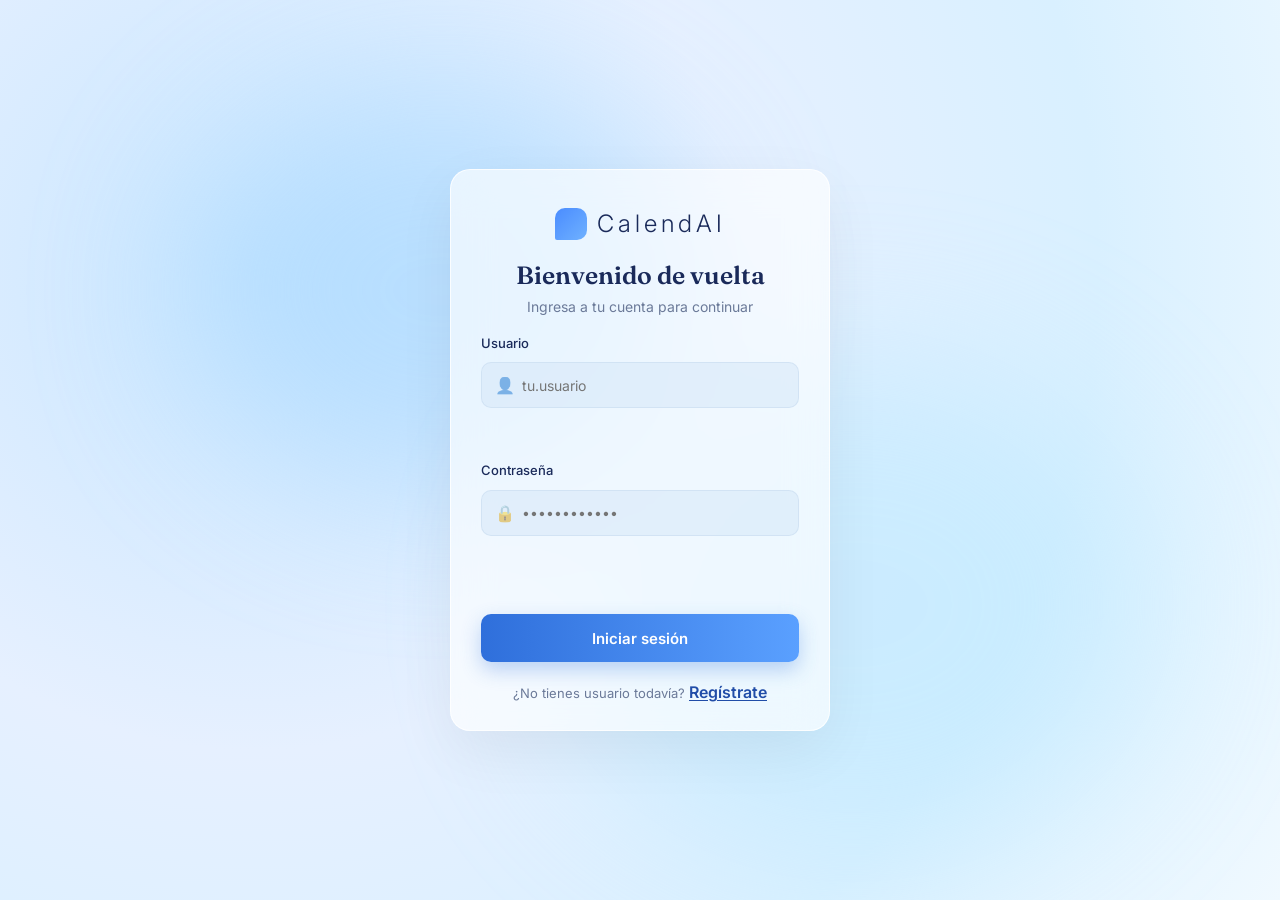
==== commit 084462e1: "Agente de IA en el nuevo front" ====
--- a/CalendarioFrontend/index.html
+++ b/CalendarioFrontend/index.html
@@ -35,6 +35,6 @@
     <div class="footer"><span id="auth-switch-text">¿No tienes usuario todavía?</span> <button type="button" class="link-btn" id="toggle-auth-mode">Regístrate</button></div>
   </div>
 </section>
-<script type="module" src="app.js"></script>
+<script type="module" src="app.js?v=7"></script>
 </body>
 </html>
--- a/CalendarioFrontend/styles.css
+++ b/CalendarioFrontend/styles.css
@@ -7,27 +7,27 @@
 
 :root {
   /* Color */
-  --color-paper: #f2f1ec;
-  --color-surface: #ffffff;
-  --color-ink: #171b1f;
-  --color-ink-soft: #5a6169;
-  --color-ink-faint: #8b9199;
-  --color-line: #dcd9d0;
-  --color-line-strong: #c7c3b7;
-
-  --color-navy: #1f3b4d;
-  --color-navy-deep: #142834;
-  --color-navy-tint: #e5ebee;
-
-  --color-forest: #386452;
-  --color-forest-deep: #294a3c;
-  --color-forest-tint: #e2ede8;
-
-  --color-brick: #a04328;
-  --color-brick-deep: #7e3520;
-  --color-brick-tint: #f5e6e0;
-
-  --color-ochre-tint: #f3e6c3;
+  --color-paper: #edf6ff;
+  --color-surface: rgba(255,255,255,0.78);
+  --color-ink: #1a2a5a;
+  --color-ink-soft: #53657c;
+  --color-ink-faint: #7b8ca8;
+  --color-line: rgba(136, 170, 214, 0.22);
+  --color-line-strong: rgba(124, 157, 211, 0.35);
+
+  --color-navy: #2f6fdb;
+  --color-navy-deep: #214da8;
+  --color-navy-tint: #e9f3ff;
+
+  --color-forest: #2f6fdb;
+  --color-forest-deep: #214da8;
+  --color-forest-tint: #ebf4ff;
+
+  --color-brick: #d75b5b;
+  --color-brick-deep: #9f3838;
+  --color-brick-tint: #ffe8e8;
+
+  --color-ochre-tint: #fff2d9;
 
   /* Type */
   --font-display: 'Fraunces', Georgia, serif;
@@ -45,14 +45,25 @@
 
 * { box-sizing: border-box; }
 
+[hidden] { display: none !important; }
+
 html { -webkit-text-size-adjust: 100%; }
 
 body {
   margin: 0;
   font-family: var(--font-ui);
   color: var(--color-ink);
-  background: var(--color-paper);
+  background: radial-gradient(circle at 20% 20%, #c8e6ff 0%, #e6f0ff 45%, #f5f8ff 100%);
   -webkit-font-smoothing: antialiased;
+}
+
+body.calendar-page {
+  min-height: 100vh;
+  background: radial-gradient(circle at 18% 18%, #c8e6ff 0%, #e6f0ff 38%, #f5f8ff 100%);
+}
+
+.screen-app {
+  min-height: 100vh;
 }
 
 h1, h2, h3 {
@@ -121,7 +132,7 @@
 }
 .toast.is-visible { opacity: 1; transform: translateY(0); }
 .toast-error { background: var(--color-brick-deep); }
-.toast-success { background: var(--color-forest-deep); }
+.toast-success { background: #218653; }
 
 /* ---------------------------------------------------------------------- */
 /* Botones                                                                 */
@@ -145,11 +156,19 @@
 .btn:disabled { cursor: not-allowed; opacity: 0.6; transform: none; }
 .btn-block { width: 100%; }
 
-.btn-primary { background: var(--color-forest); color: #fff; }
-.btn-primary:hover:not(:disabled) { background: var(--color-forest-deep); }
-
-.btn-secondary { background: var(--color-navy-tint); color: var(--color-navy-deep); }
-.btn-secondary:hover:not(:disabled) { background: #d6e0e5; }
+.btn-primary {
+  background: linear-gradient(90deg, #2f6fdb, #5aa0ff);
+  color: #fff;
+  box-shadow: 0 10px 22px rgba(47, 111, 219, 0.22);
+}
+.btn-primary:hover:not(:disabled) { background: linear-gradient(90deg, #255ec7, #4d92ee); }
+
+.btn-secondary {
+  background: rgba(233, 243, 255, 0.9);
+  border-color: rgba(124, 157, 211, 0.4);
+  color: var(--color-navy-deep);
+}
+.btn-secondary:hover:not(:disabled) { background: #dfeeff; }
 
 .btn-ghost { background: transparent; color: var(--color-ink-soft); border-color: var(--color-line-strong); }
 .btn-ghost:hover:not(:disabled) { background: var(--color-paper); color: var(--color-ink); }
@@ -193,6 +212,45 @@
 .field-grow { flex: 1; }
 .field-row { display: flex; gap: 1rem; }
 .field-row .field { flex: 1; }
+.place-field { position: relative; }
+.place-suggestions {
+  position: absolute;
+  z-index: 10;
+  top: calc(100% - 0.85rem);
+  left: 0;
+  right: 0;
+  margin: 0;
+  padding: 0.25rem;
+  list-style: none;
+  background: var(--color-surface);
+  border: 1px solid var(--color-line-strong);
+  border-radius: var(--radius-sm);
+  box-shadow: 0 8px 18px rgba(20, 40, 52, 0.14);
+}
+.place-suggestion button {
+  display: flex;
+  width: 100%;
+  flex-direction: column;
+  align-items: flex-start;
+  gap: 0.15rem;
+  padding: 0.55rem 0.65rem;
+  border: 0;
+  border-radius: 3px;
+  background: transparent;
+  color: var(--color-ink);
+  text-align: left;
+  cursor: pointer;
+}
+.place-suggestion button:hover { background: var(--color-navy-tint); }
+.place-suggestion-name { font-weight: 600; }
+.place-suggestion-meta { color: var(--color-ink-soft); font-size: 0.78rem; }
+.place-suggestion-message {
+  padding: 0.55rem 0.65rem;
+  color: var(--color-ink-soft);
+  font-size: 0.8rem;
+  line-height: 1.35;
+}
+.place-hint { color: var(--color-ink-faint); font-size: 0.78rem; line-height: 1.3; }
 .optional { font-weight: 400; color: var(--color-ink-faint); }
 
 label { font-size: 0.88rem; font-weight: 600; color: var(--color-ink-soft); }
@@ -225,6 +283,7 @@
   font-size: 0.82rem;
   color: var(--color-brick);
 }
+.field-error.is-success { color: #218653; }
 
 .form-error {
   min-height: 1.2em;
@@ -450,19 +509,42 @@
 /* ---------------------------------------------------------------------- */
 
 .topbar {
-  background: var(--color-navy);
-  color: #fff;
+  position: sticky;
+  top: 0;
+  z-index: 20;
   display: flex;
   align-items: center;
   justify-content: space-between;
   gap: 1rem;
   padding: 0.9rem clamp(1rem, 3vw, 2.5rem);
+  background: rgba(255, 255, 255, 0.72);
+  border-bottom: 1px solid rgba(123, 140, 168, 0.2);
+  backdrop-filter: blur(20px);
+  -webkit-backdrop-filter: blur(20px);
+  box-shadow: 0 10px 28px rgba(57, 83, 125, 0.06);
+}
+
+.topbar-brand {
+  display: flex;
+  align-items: center;
+  gap: 0.7rem;
+}
+
+.topbar-brand::before {
+  content: "";
+  width: 0.9rem;
+  height: 0.9rem;
+  border-radius: 0.3rem 0.3rem 0.3rem 0.1rem;
+  background: linear-gradient(135deg, #2f6fdb, #5aa0ff);
+  box-shadow: 0 6px 18px rgba(47, 111, 219, 0.18);
 }
 
 .topbar-brand-mark {
   font-family: var(--font-display);
   font-size: 1.2rem;
   font-weight: 600;
+  letter-spacing: 0.08em;
+  color: var(--color-ink);
 }
 
 .topbar-actions {
@@ -472,27 +554,93 @@
   flex-wrap: wrap;
 }
 
+.calendar-context-controls {
+  display: flex;
+  align-items: center;
+  justify-content: center;
+  gap: 0.65rem;
+  min-width: 0;
+}
+.calendar-context-tabs {
+  display: inline-flex;
+  gap: 0.2rem;
+  padding: 0.22rem;
+  border: 1px solid rgba(124, 157, 211, 0.27);
+  border-radius: 0.75rem;
+  background: rgba(232, 242, 255, 0.62);
+}
+.context-tab {
+  padding: 0.5rem 0.75rem;
+  border: 0;
+  border-radius: 0.55rem;
+  background: transparent;
+  color: var(--color-ink-soft);
+  font-size: 0.82rem;
+  font-weight: 600;
+  white-space: nowrap;
+  cursor: pointer;
+}
+.context-tab:hover { color: var(--color-navy); }
+.context-tab.is-active {
+  background: rgba(255, 255, 255, 0.92);
+  color: var(--color-navy-deep);
+  box-shadow: 0 2px 8px rgba(47, 81, 130, 0.1);
+}
+.team-context-select {
+  appearance: none;
+  -webkit-appearance: none;
+  max-width: min(220px, 24vw);
+  padding: 0.58rem 2.25rem 0.58rem 0.8rem;
+  border: 1px solid rgba(124, 157, 211, 0.32);
+  border-radius: 0.75rem;
+  background-color: rgba(255, 255, 255, 0.72);
+  background-image: url("data:image/svg+xml,%3Csvg xmlns='http://www.w3.org/2000/svg' width='12' height='12' viewBox='0 0 12 12'%3E%3Cpath d='m2 4 4 4 4-4' fill='none' stroke='%234d6280' stroke-linecap='round' stroke-linejoin='round' stroke-width='1.5'/%3E%3C/svg%3E");
+  background-repeat: no-repeat;
+  background-position: right 0.75rem center;
+  backdrop-filter: blur(20px);
+  -webkit-backdrop-filter: blur(20px);
+  color: var(--color-ink);
+  font-size: 0.82rem;
+  font-weight: 600;
+  cursor: pointer;
+  outline: none;
+  box-shadow: 0 4px 14px rgba(47, 81, 130, 0.06);
+  transition: border-color 160ms ease, background-color 160ms ease, box-shadow 160ms ease;
+}
+.team-context-select:hover {
+  border-color: rgba(47, 111, 219, 0.45);
+  background-color: rgba(255, 255, 255, 0.88);
+}
+.team-context-select:focus-visible {
+  border-color: rgba(47, 111, 219, 0.68);
+  box-shadow: 0 0 0 3px rgba(47, 111, 219, 0.16);
+}
+
 .topbar-chip {
   display: inline-flex;
   align-items: center;
   gap: 0.4rem;
-  background: rgba(255, 255, 255, 0.1);
+  background: rgba(233, 243, 255, 0.8);
+  border: 1px solid rgba(124, 157, 211, 0.25);
   padding: 0.45rem 0.8rem;
-  border-radius: var(--radius-sm);
-  font-size: 0.85rem;
+  border-radius: 999px;
+  font-size: 0.8rem;
+  color: var(--color-ink-soft);
 }
 
 .topbar-actions .btn-ghost {
-  color: #dbe6ea;
-  border-color: rgba(255, 255, 255, 0.35);
-}
-.topbar-actions .btn-ghost:hover:not(:disabled) { background: rgba(255, 255, 255, 0.12); color: #fff; }
+  color: var(--color-ink);
+  border-color: rgba(124, 157, 211, 0.4);
+  background: rgba(255,255,255,0.45);
+}
+.topbar-actions .btn-ghost:hover:not(:disabled) { background: rgba(255,255,255,0.8); color: var(--color-ink); }
 
 .topbar-actions .btn-secondary {
-  background: rgba(255, 255, 255, 0.14);
-  color: #fff;
-}
-.topbar-actions .btn-secondary:hover:not(:disabled) { background: rgba(255, 255, 255, 0.24); }
+  background: rgba(233, 243, 255, 0.9);
+  border-color: rgba(124, 157, 211, 0.4);
+  color: var(--color-navy-deep);
+}
+.topbar-actions .btn-secondary:hover:not(:disabled) { background: #dfeeff; }
 
 main#main {
   max-width: var(--max-content);
@@ -551,26 +699,263 @@
   min-width: 12ch;
   text-align: center;
   text-transform: capitalize;
+  color: var(--color-ink);
 }
 
 .calendar-layout {
   display: grid;
-  grid-template-columns: minmax(0, 1fr) 340px;
+  grid-template-columns: 300px 1fr;
   gap: 1.5rem;
   align-items: start;
-}
+  max-width: var(--max-content);
+  margin: 1.75rem auto;
+  padding: 0 clamp(1rem, 3vw, 2rem);
+}
+
+main#main {
+  max-width: none;
+  min-width: 0;
+  margin: 0;
+  padding: 1.6rem;
+}
+
+.calendar-sidebar { display: grid; gap: 1rem; min-width: 0; }
+.sidebar-card {
+  padding: 1.1rem;
+  border: 1px solid rgba(124, 157, 211, 0.28);
+  border-radius: 1rem;
+  background: rgba(255, 255, 255, 0.78);
+  backdrop-filter: blur(20px);
+  -webkit-backdrop-filter: blur(20px);
+  box-shadow: 0 10px 30px rgba(49, 81, 128, 0.06);
+}
+
+.mini-header {
+  display: flex;
+  justify-content: space-between;
+  align-items: center;
+  gap: 0.35rem;
+  margin-bottom: 0.8rem;
+}
+.mini-header .icon-btn { flex: 0 0 2rem; width: 2rem; height: 2rem; }
+.mini-header .month-label {
+  min-width: 0;
+  flex: 1;
+  font-family: var(--font-ui);
+  font-size: 0.96rem;
+  font-weight: 700;
+}
+.mini-weekday-row { background: transparent; font-size: 0.68rem; }
+.mini-weekday-row span { padding: 0.35rem 0; }
+.mini-grid { grid-template-columns: repeat(7, minmax(0, 1fr)); }
+.mini-grid .day-cell {
+  min-height: 2.45rem;
+  padding: 0.2rem 0.05rem;
+  align-items: center;
+  justify-content: center;
+  gap: 0.05rem;
+  border: 0;
+  border-radius: 0.6rem;
+  background: transparent;
+  font-size: 0.78rem;
+}
+.mini-grid .day-cell:nth-child(7n) { border: 0; }
+.mini-grid .day-cell .day-number {
+  width: 1.7rem;
+  height: 1.7rem;
+  font-family: var(--font-ui);
+  font-size: 0.78rem;
+}
+.mini-grid .day-cell .event-dots { font-size: 0.55rem; line-height: 1; }
+.mini-grid .day-cell .event-dots .dot { width: 4px; height: 4px; }
+.mini-grid .day-cell.is-selected { box-shadow: none; background: rgba(90, 160, 255, 0.13); }
+.mini-grid .day-cell.is-outside { background: transparent; }
+
+.import-shortcut-card h2 {
+  margin-bottom: 0.35rem;
+  font-family: var(--font-ui);
+  font-size: 0.95rem;
+}
+.import-shortcut-card p { margin-bottom: 0.8rem; color: var(--color-ink-soft); font-size: 0.84rem; }
+.import-shortcut-card .btn { width: 100%; }
+
+.calendar-toolbar {
+  display: flex;
+  align-items: center;
+  justify-content: space-between;
+  gap: 1rem;
+  flex-wrap: wrap;
+  margin: -1.6rem -1.6rem 1.2rem;
+  padding: 1.3rem 1.6rem;
+  border-bottom: 1px solid rgba(124, 157, 211, 0.2);
+}
+.calendar-toolbar h2 { font-size: clamp(1.3rem, 2.2vw, 1.7rem); text-transform: capitalize; }
+.calendar-eyebrow {
+  margin-bottom: 0.2rem;
+  color: var(--color-navy);
+  font-size: 0.72rem;
+  font-weight: 700;
+  letter-spacing: 0.1em;
+  text-transform: uppercase;
+}
+.calendar-toolbar-actions { display: flex; align-items: center; gap: 0.6rem; flex-wrap: wrap; }
+
+.main-card {
+  border: 1px solid rgba(124, 157, 211, 0.28);
+  border-radius: 1rem;
+  background: rgba(255, 255, 255, 0.82);
+  backdrop-filter: blur(20px);
+  -webkit-backdrop-filter: blur(20px);
+  box-shadow: 0 10px 32px rgba(49, 81, 128, 0.07);
+}
+
+.document-import {
+  display: grid;
+  gap: 1rem;
+  margin: 1.5rem 0;
+  padding: 1.35rem;
+  border: 1px solid rgba(124, 157, 211, 0.28);
+  border-radius: 1.1rem;
+  background: rgba(255, 255, 255, 0.75);
+  backdrop-filter: blur(20px);
+  -webkit-backdrop-filter: blur(20px);
+  box-shadow: 0 10px 30px rgba(49, 81, 128, 0.06);
+}
+
+.document-import-copy h2,
+.document-results h3 {
+  margin: 0 0 .35rem;
+  font-size: 1.05rem;
+  color: var(--color-ink);
+}
+
+.document-import-copy p {
+  margin: 0;
+  color: var(--color-ink-soft);
+}
+
+.document-import-form {
+  display: flex;
+  align-items: end;
+  flex-wrap: wrap;
+  gap: .75rem;
+}
+
+.file-input-label {
+  display: grid;
+  gap: .35rem;
+  font-weight: 600;
+  color: var(--color-ink-soft);
+}
+
+.document-import-form input[type="file"] {
+  min-width: min(100%, 22rem);
+  background: rgba(255,255,255,0.75);
+}
+
+.document-results {
+  display: grid;
+  gap: .75rem;
+}
+
+.document-date-list {
+  display: grid;
+  gap: .6rem;
+  margin: 0;
+  padding: 0;
+  list-style: none;
+}
+
+.document-date-row {
+  display: flex;
+  align-items: center;
+  justify-content: space-between;
+  gap: 1rem;
+  padding: .75rem;
+  border-radius: .75rem;
+  background: rgba(233, 243, 255, 0.8);
+  border: 1px solid rgba(124, 157, 211, 0.18);
+}
+
+.document-date-copy {
+  display: grid;
+  gap: .2rem;
+  min-width: 0;
+}
+
+.document-date-copy span {
+  overflow: hidden;
+  color: var(--color-ink-soft);
+  text-overflow: ellipsis;
+  white-space: nowrap;
+}
+
+.document-empty {
+  color: var(--color-ink-soft);
+}
+
+.document-notice {
+  margin: 0;
+  padding: .6rem .8rem;
+  border-radius: .6rem;
+  background: var(--color-ochre-tint);
+  color: var(--color-ink);
+  font-size: .9rem;
+}
+
+.document-import-form select,
+.document-date-select {
+  padding: .45rem .6rem;
+  border: 1px solid var(--color-line-strong);
+  border-radius: .5rem;
+  background: rgba(255,255,255,0.8);
+  font: inherit;
+}
+
+.document-date-title {
+  display: flex;
+  flex-wrap: wrap;
+  align-items: center;
+  gap: .5rem;
+}
+
+.document-date-copy .document-warning {
+  color: var(--color-brick-deep);
+  white-space: normal;
+  font-weight: 600;
+}
+
+.document-date-copy .document-note {
+  font-size: .8rem;
+  color: var(--color-ink-faint);
+}
+
+.badge-confianza {
+  padding: .1rem .5rem;
+  border-radius: 999px;
+  font-size: .72rem;
+  font-weight: 600;
+  white-space: nowrap;
+}
+
+.badge-confianza-alta { background: var(--color-forest-tint); color: var(--color-forest-deep); }
+.badge-confianza-media { background: var(--color-ochre-tint); color: var(--color-ink); }
+.badge-confianza-baja { background: var(--color-brick-tint); color: var(--color-brick-deep); }
 
 .calendar-grid-wrap {
-  background: var(--color-surface);
-  border: 1px solid var(--color-line);
-  border-radius: var(--radius-md);
+  background: rgba(255,255,255,0.75);
+  border: 1px solid rgba(124, 157, 211, 0.28);
+  border-radius: 1rem;
   overflow: hidden;
+  backdrop-filter: blur(18px);
+  -webkit-backdrop-filter: blur(18px);
+  box-shadow: 0 10px 30px rgba(49, 81, 128, 0.05);
 }
 
 .weekday-row {
   display: grid;
   grid-template-columns: repeat(7, 1fr);
-  background: var(--color-navy-tint);
+  background: rgba(233, 243, 255, 0.9);
   color: var(--color-navy-deep);
   font-size: 0.78rem;
   font-weight: 700;
@@ -586,19 +971,19 @@
 .day-cell {
   position: relative;
   min-height: 92px;
-  border-right: 1px solid var(--color-line);
-  border-bottom: 1px solid var(--color-line);
-  background: var(--color-surface);
+  border-right: 1px solid rgba(124, 157, 211, 0.18);
+  border-bottom: 1px solid rgba(124, 157, 211, 0.18);
+  background: rgba(255,255,255,0.44);
   padding: 0.5rem;
   text-align: left;
   cursor: pointer;
   display: flex;
   flex-direction: column;
   gap: 0.4rem;
-  transition: background-color 0.12s ease;
+  transition: background-color 0.12s ease, transform 0.12s ease;
 }
 .day-cell:nth-child(7n) { border-right: none; }
-.day-cell:hover { background: var(--color-paper); }
+.day-cell:hover { background: rgba(255,255,255,0.78); }
 
 .day-cell .day-number {
   font-family: var(--font-display);
@@ -612,17 +997,18 @@
   border-radius: 50%;
 }
 
-.day-cell.is-outside { background: var(--color-paper); color: var(--color-ink-faint); }
+.day-cell.is-outside { background: rgba(230, 240, 255, 0.35); color: var(--color-ink-faint); }
 .day-cell.is-outside .day-number { color: var(--color-ink-faint); }
 
 .day-cell.is-today .day-number {
-  background: var(--color-forest);
+  background: linear-gradient(135deg, #2f6fdb, #5aa0ff);
   color: #fff;
+  box-shadow: 0 8px 18px rgba(47,111,219,0.2);
 }
 
 .day-cell.is-selected {
-  background: var(--color-navy-tint);
-  box-shadow: inset 0 -3px 0 var(--color-navy);
+  background: rgba(233,243,255,0.9);
+  box-shadow: inset 0 -3px 0 #2f6fdb;
 }
 
 .day-cell .event-dots {
@@ -634,36 +1020,37 @@
   font-weight: 600;
 }
 .day-cell .event-dots .dot {
-  width: 6px; height: 6px; border-radius: 50%; background: var(--color-forest);
+  width: 6px; height: 6px; border-radius: 50%; background: linear-gradient(135deg, #2f6fdb, #5aa0ff);
   display: inline-block;
 }
 
 .day-panel {
-  background: var(--color-surface);
-  border: 1px solid var(--color-line);
-  border-radius: var(--radius-md);
-  padding: 1.25rem;
+  padding: 1.6rem;
   min-height: 200px;
 }
-.day-panel h2 { font-size: 1.15rem; margin-bottom: 0.9rem; text-transform: capitalize; }
+.day-panel h2 { font-size: 1.15rem; margin-bottom: 0; text-transform: capitalize; color: var(--color-ink); }
 
 .events-list { list-style: none; margin: 0 0 1rem; padding: 0; }
 .event-row {
   display: flex;
-  gap: 0.85rem;
-  padding: 0.8rem 0;
-  border-bottom: 1px solid var(--color-line);
-  align-items: flex-start;
-}
-.event-row:last-child { border-bottom: none; }
+  gap: 1rem;
+  align-items: center;
+  padding: 1rem;
+  margin-bottom: 0.65rem;
+  border: 1px solid rgba(124, 157, 211, 0.2);
+  border-left: 4px solid #2f6fdb;
+  border-radius: 0.75rem;
+  background: rgba(233, 243, 255, 0.55);
+}
+.event-row:last-child { border-bottom: 1px solid rgba(124, 157, 211, 0.2); }
 .event-time {
-  font-family: var(--font-display);
+  font-family: var(--font-ui);
   font-weight: 600;
   color: var(--color-navy-deep);
   min-width: 4.4rem;
 }
 .event-body { flex: 1; display: flex; flex-direction: column; gap: 0.15rem; }
-.event-name { font-weight: 600; }
+.event-name { font-weight: 600; color: var(--color-ink); }
 .event-meta { font-size: 0.82rem; color: var(--color-ink-soft); }
 .event-delete {
   background: none;
@@ -676,6 +1063,123 @@
 }
 .event-delete:hover { color: var(--color-brick); background: var(--color-brick-tint); }
 
+.document-modal-backdrop,
+.ai-chat-backdrop {
+  position: fixed;
+  inset: 0;
+  background: rgba(26, 42, 90, 0.32);
+  backdrop-filter: blur(4px);
+  -webkit-backdrop-filter: blur(4px);
+}
+.document-modal-backdrop { z-index: 130; }
+.document-modal {
+  position: fixed;
+  inset: 0;
+  z-index: 140;
+  display: grid;
+  place-items: center;
+  overflow-y: auto;
+  padding: 1.25rem;
+}
+.document-modal-card {
+  width: min(640px, 100%);
+  max-height: calc(100vh - 2.5rem);
+  overflow-y: auto;
+  padding: 1.4rem;
+  border: 1px solid rgba(255, 255, 255, 0.82);
+  border-radius: 1.15rem;
+  background: rgba(255, 255, 255, 0.88);
+  backdrop-filter: blur(20px);
+  -webkit-backdrop-filter: blur(20px);
+  box-shadow: 0 24px 70px rgba(34, 61, 108, 0.2);
+}
+.document-modal .drawer-header { padding: 0 0 1rem; margin-bottom: 1rem; background: transparent; }
+.document-modal .drawer-header h2 { font-size: 1.2rem; }
+.document-import-copy { margin-bottom: 1rem; color: var(--color-ink-soft); line-height: 1.5; }
+.document-import-form { display: grid; gap: 1rem; }
+.document-dropzone {
+  min-height: 170px;
+  display: flex;
+  flex-direction: column;
+  align-items: center;
+  justify-content: center;
+  gap: 0.45rem;
+  padding: 1.25rem;
+  border: 1.5px dashed rgba(47, 111, 219, 0.45);
+  border-radius: 0.9rem;
+  background: rgba(233, 243, 255, 0.6);
+  color: var(--color-ink-soft);
+  text-align: center;
+  cursor: pointer;
+  transition: background 0.15s ease, border-color 0.15s ease;
+}
+.document-dropzone:hover,
+.document-dropzone.is-dragging { border-color: #2f6fdb; background: rgba(211, 232, 255, 0.85); }
+.document-dropzone:focus-within { outline: 3px solid rgba(47, 111, 219, 0.3); outline-offset: 2px; }
+.document-dropzone strong { color: var(--color-ink); }
+.document-dropzone-icon {
+  display: grid;
+  place-items: center;
+  width: 2.5rem;
+  height: 2.5rem;
+  border-radius: 50%;
+  background: white;
+  color: #2f6fdb;
+  font-size: 1.4rem;
+}
+.document-file-name { max-width: 100%; overflow-wrap: anywhere; color: var(--color-navy-deep); font-size: 0.84rem; font-weight: 600; }
+.document-dropzone input[type="file"] { position: absolute; width: 1px; height: 1px; opacity: 0; overflow: hidden; }
+.document-modal .file-input-label select { margin-top: 0.35rem; }
+.document-modal-actions { display: flex; justify-content: flex-end; gap: 0.65rem; }
+
+.ai-chat-toggle {
+  position: fixed;
+  right: 1.5rem;
+  bottom: 1.5rem;
+  z-index: 120;
+  display: inline-flex;
+  align-items: center;
+  gap: 0.6rem;
+  padding: 0.85rem 1.1rem;
+  border: 0;
+  border-radius: 999px;
+  background: linear-gradient(135deg, #2f6fdb, #5aa0ff);
+  box-shadow: 0 12px 28px rgba(47, 111, 219, 0.32);
+  color: white;
+  font-weight: 700;
+  cursor: pointer;
+}
+.ai-chat-toggle:hover { transform: translateY(-2px); }
+.ai-chat-backdrop { z-index: 150; }
+.ai-chat-panel {
+  position: fixed;
+  top: 0;
+  right: 0;
+  z-index: 160;
+  display: flex;
+  flex-direction: column;
+  width: min(420px, 100vw);
+  height: 100dvh;
+  border-left: 1px solid rgba(124, 157, 211, 0.25);
+  background: rgba(255,255,255,0.9);
+  backdrop-filter: blur(20px);
+  -webkit-backdrop-filter: blur(20px);
+  box-shadow: -18px 0 42px rgba(38, 49, 78, 0.16);
+}
+.ai-chat-panel .drawer-header { gap: 0.75rem; }
+.ai-chat-heading { display: flex; align-items: center; gap: 0.7rem; }
+.ai-chat-heading h2 { font-family: var(--font-ui); font-size: 1rem; }
+.ai-chat-heading p { margin-top: 0.2rem; color: var(--color-ink-soft); font-size: 0.78rem; }
+.ai-chat-avatar { display: grid; place-items: center; width: 2.4rem; height: 2.4rem; border-radius: 50%; background: #e8f2ff; color: #2f6fdb; }
+.ai-chat-messages { display: flex; flex: 1; flex-direction: column; align-items: flex-start; gap: 0.75rem; overflow-y: auto; padding: 1.25rem; }
+.ai-chat-welcome { max-width: 88%; padding: 0.85rem 1rem; border: 1px solid rgba(124, 157, 211, 0.2); border-radius: 0.9rem 0.9rem 0.9rem 0.2rem; background: rgba(233,243,255,0.8); line-height: 1.45; }
+.ai-chat-message { max-width: 88%; padding: 0.85rem 1rem; border-radius: 0.9rem 0.9rem 0.9rem 0.2rem; background: rgba(233,243,255,0.8); line-height: 1.45; white-space: pre-wrap; }
+.ai-chat-message-user { align-self: flex-end; border-radius: 0.9rem 0.9rem 0.2rem 0.9rem; background: #2f6fdb; color: #fff; }
+.ai-chat-form { display: flex; gap: 0.5rem; padding: 1rem; border-top: 1px solid rgba(124, 157, 211, 0.2); }
+.ai-chat-form input { flex: 1; min-width: 0; border-radius: 999px; background: rgba(233,243,255,0.6); }
+.ai-chat-form .btn { width: 2.8rem; height: 2.8rem; padding: 0; border-radius: 50%; font-size: 1.15rem; }
+.sr-only { position: absolute; width: 1px; height: 1px; padding: 0; margin: -1px; overflow: hidden; clip: rect(0,0,0,0); white-space: nowrap; border: 0; }
+
 /* ---------------------------------------------------------------------- */
 /* Drawers                                                                  */
 /* ---------------------------------------------------------------------- */
@@ -683,7 +1187,7 @@
 .drawer-backdrop {
   position: fixed;
   inset: 0;
-  background: rgba(20, 40, 52, 0.38);
+  background: rgba(26, 42, 90, 0.24);
   z-index: 90;
   opacity: 0;
   transition: opacity 0.2s ease;
@@ -696,9 +1200,11 @@
   right: 0;
   height: 100%;
   width: min(420px, 100vw);
-  background: var(--color-surface);
+  background: rgba(255,255,255,0.82);
+  backdrop-filter: blur(20px);
+  -webkit-backdrop-filter: blur(20px);
   z-index: 100;
-  box-shadow: var(--shadow-drawer);
+  box-shadow: -18px 0 32px rgba(38, 49, 78, 0.12);
   transform: translateX(100%);
   transition: transform 0.22s ease;
   display: flex;
@@ -706,22 +1212,87 @@
   overflow-y: auto;
 }
 .drawer.is-open { transform: translateX(0); }
+#collab-drawer { width: min(460px, 100vw); }
 
 .drawer-header {
   display: flex;
   align-items: center;
   justify-content: space-between;
   padding: 1.25rem 1.5rem;
-  border-bottom: 1px solid var(--color-line);
+  border-bottom: 1px solid rgba(124, 157, 211, 0.2);
   position: sticky;
   top: 0;
-  background: var(--color-surface);
+  background: rgba(255,255,255,0.8);
+  backdrop-filter: blur(12px);
+  -webkit-backdrop-filter: blur(12px);
 }
 
 .drawer-form { padding: 1.5rem; }
 .drawer-body { padding: 0 1.5rem 1.5rem; }
 .drawer-body .drawer-form { padding: 0; margin-top: 1.5rem; }
 .drawer-body h3 { font-size: 1rem; margin-bottom: 1rem; }
+
+.team-management { padding-bottom: 1.5rem; }
+.team-management-section {
+  padding: 1.1rem 0;
+  border-bottom: 1px solid rgba(124, 157, 211, 0.2);
+}
+.team-management-section:first-of-type { padding-top: 0.25rem; }
+.team-management-section:last-of-type { border-bottom: 0; }
+.team-management-section h3 {
+  margin-bottom: 0.85rem;
+  font-family: var(--font-ui);
+  font-size: 0.92rem;
+  font-weight: 700;
+}
+.team-management-form { display: grid; gap: 0.55rem; }
+.team-management-form input[type="text"] { width: 100%; background: rgba(255, 255, 255, 0.82); }
+.team-management-form .btn { justify-self: start; }
+.team-management-hint { color: var(--color-ink-faint); font-size: 0.76rem; line-height: 1.4; }
+.team-current-name { margin: -0.35rem 0 0.75rem; color: var(--color-ink-soft); font-size: 0.84rem; font-weight: 600; }
+.team-member-list { display: grid; gap: 0.55rem; margin: 0; padding: 0; list-style: none; }
+.team-member-row {
+  display: flex;
+  align-items: center;
+  gap: 0.55rem;
+  min-width: 0;
+  padding: 0.65rem;
+  border: 1px solid rgba(124, 157, 211, 0.18);
+  border-radius: 0.75rem;
+  background: rgba(247, 250, 255, 0.72);
+}
+.team-member-identity { display: flex; align-items: center; gap: 0.5rem; flex: 1; min-width: 0; }
+.team-member-avatar {
+  display: grid;
+  place-items: center;
+  flex: 0 0 2rem;
+  width: 2rem;
+  height: 2rem;
+  border-radius: 50%;
+  background: linear-gradient(135deg, #2f6fdb, #5aa0ff);
+  color: white;
+  font-size: 0.78rem;
+  font-weight: 700;
+}
+.team-member-name { overflow: hidden; text-overflow: ellipsis; white-space: nowrap; font-size: 0.86rem; font-weight: 600; }
+.team-member-you { color: var(--color-ink-faint); font-size: 0.7rem; }
+.team-role-badge { padding: 0.25rem 0.5rem; border-radius: 999px; background: rgba(47, 111, 219, 0.09); color: var(--color-navy-deep); font-size: 0.68rem; font-weight: 700; white-space: nowrap; }
+.team-role-badge.is-leader { border: 1px solid rgba(27, 79, 154, 0.45); background: linear-gradient(135deg, #2f6fdb, #214da8); color: #fff; }
+.team-role-badge.badge-leader { border: 1px solid rgba(27, 79, 154, 0.45); background: linear-gradient(135deg, #2f6fdb, #214da8); color: #fff; }
+.team-member-remove {
+  display: grid;
+  place-items: center;
+  flex: 0 0 1.8rem;
+  width: 1.8rem;
+  height: 1.8rem;
+  border: 0;
+  border-radius: 50%;
+  background: transparent;
+  color: var(--color-ink-faint);
+  font-size: 1.2rem;
+  cursor: pointer;
+}
+.team-member-remove:hover { background: var(--color-brick-tint); color: var(--color-brick-deep); }
 
 .drawer-actions {
   display: flex;
@@ -739,9 +1310,12 @@
   top: 50%;
   left: 50%;
   transform: translate(-50%, -50%);
-  background: var(--color-surface);
-  border-radius: var(--radius-md);
-  box-shadow: var(--shadow-dialog);
+  background: rgba(255,255,255,0.84);
+  border: 1px solid rgba(124, 157, 211, 0.28);
+  border-radius: 1rem;
+  box-shadow: 0 24px 60px rgba(38, 49, 78, 0.12);
+  backdrop-filter: blur(18px);
+  -webkit-backdrop-filter: blur(18px);
   padding: 1.75rem;
   width: min(380px, calc(100vw - 2rem));
   z-index: 110;
@@ -756,7 +1330,7 @@
 
 @media (max-width: 860px) {
   .calendar-layout { grid-template-columns: 1fr; }
-  .day-panel { min-height: 0; }
+  .calendar-sidebar { grid-template-columns: minmax(280px, 0.9fr) minmax(220px, 1fr); align-items: start; }
 }
 
 @media (max-width: 720px) {
@@ -774,9 +1348,21 @@
   .field-row { flex-direction: column; gap: 0; }
 
   .topbar { flex-direction: column; align-items: flex-start; gap: 0.6rem; }
+  .calendar-context-controls { justify-content: flex-start; width: 100%; flex-wrap: wrap; }
+  .team-context-select { max-width: none; flex: 1; }
   .topbar-actions { width: 100%; }
+  .calendar-sidebar { grid-template-columns: 1fr; }
 }
 
 @media (max-width: 480px) {
   .drawer { width: 100vw; }
-}
+  .calendar-layout { margin-top: 1rem; padding: 0 0.75rem; gap: 0.9rem; }
+  main#main { padding: 1rem; }
+  .calendar-toolbar { margin: -1rem -1rem 1rem; padding: 1rem; }
+  .calendar-toolbar-actions { width: 100%; }
+  .calendar-toolbar-actions .btn { flex: 1; }
+  .calendar-sidebar { grid-template-columns: 1fr; }
+  .document-modal { padding: 0.75rem; }
+  .document-modal-card { max-height: calc(100vh - 1.5rem); padding: 1rem; }
+  .ai-chat-toggle { right: 1rem; bottom: 1rem; }
+}
